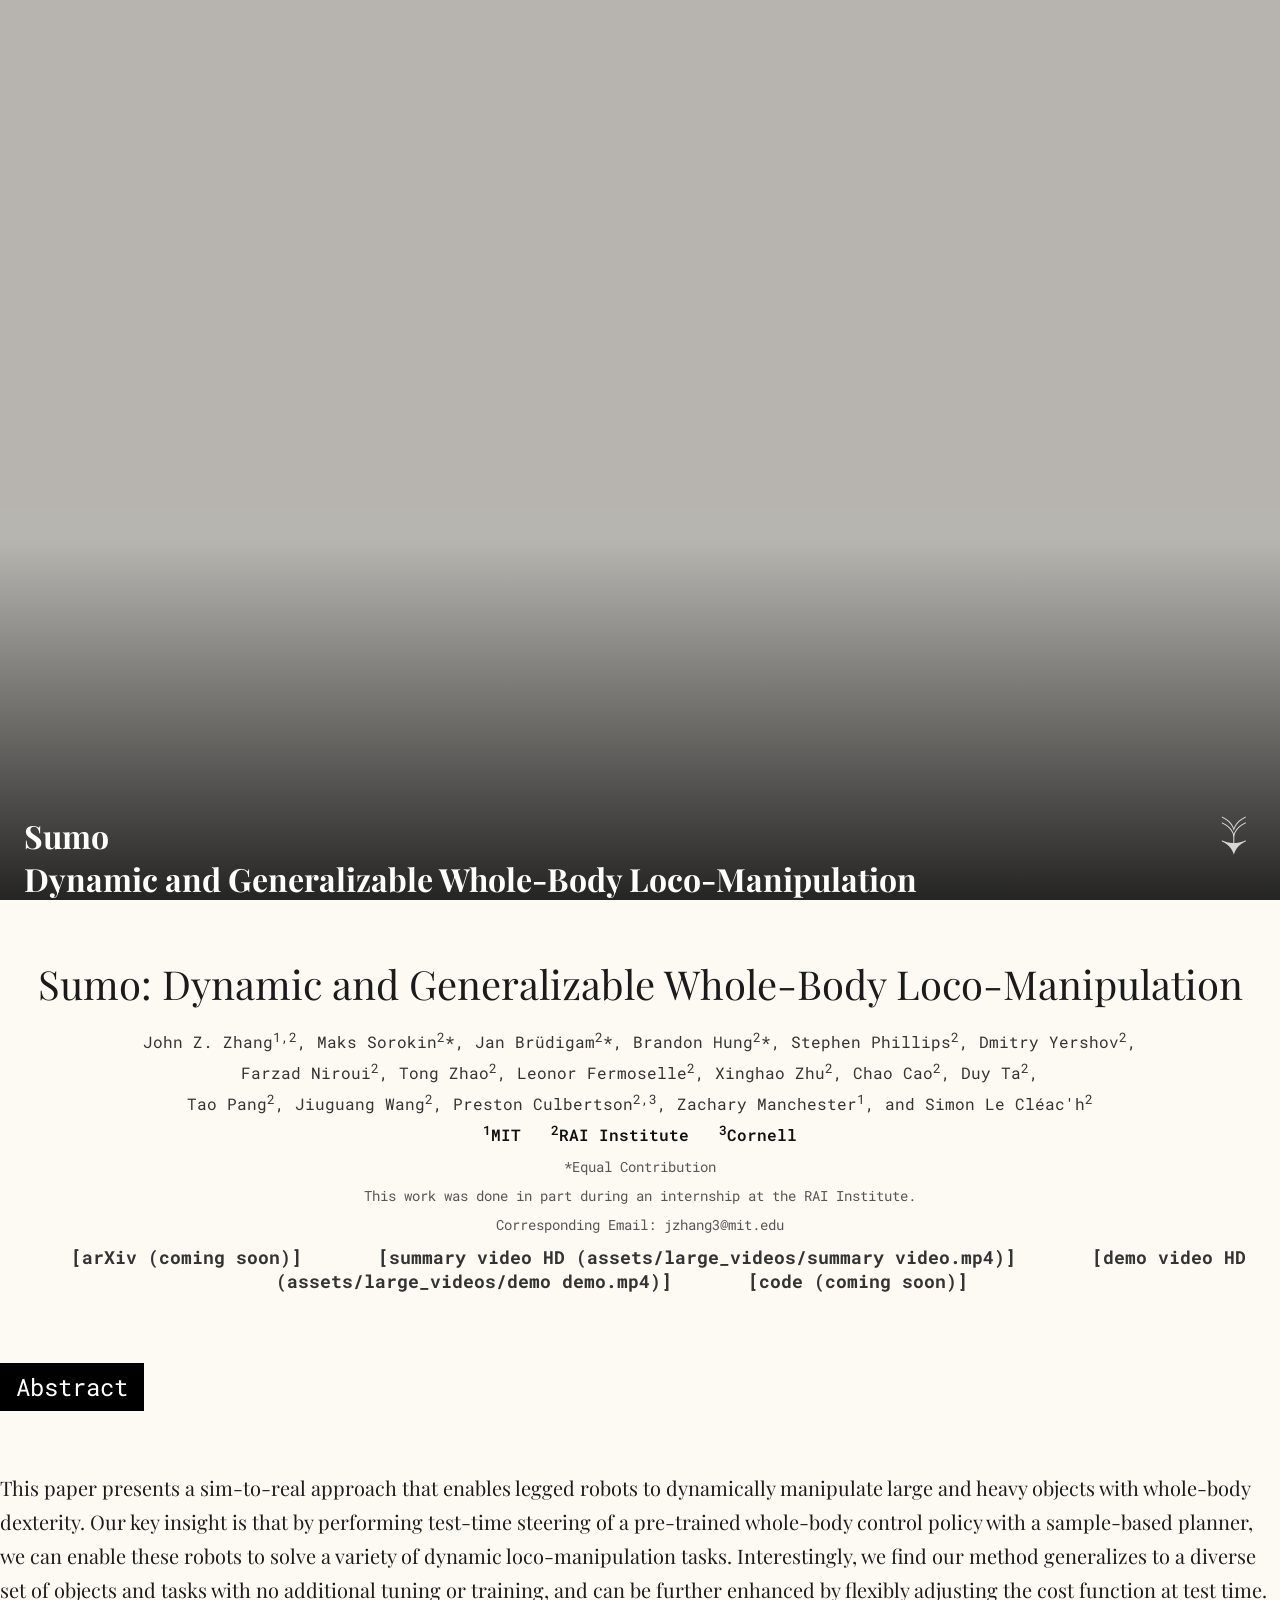
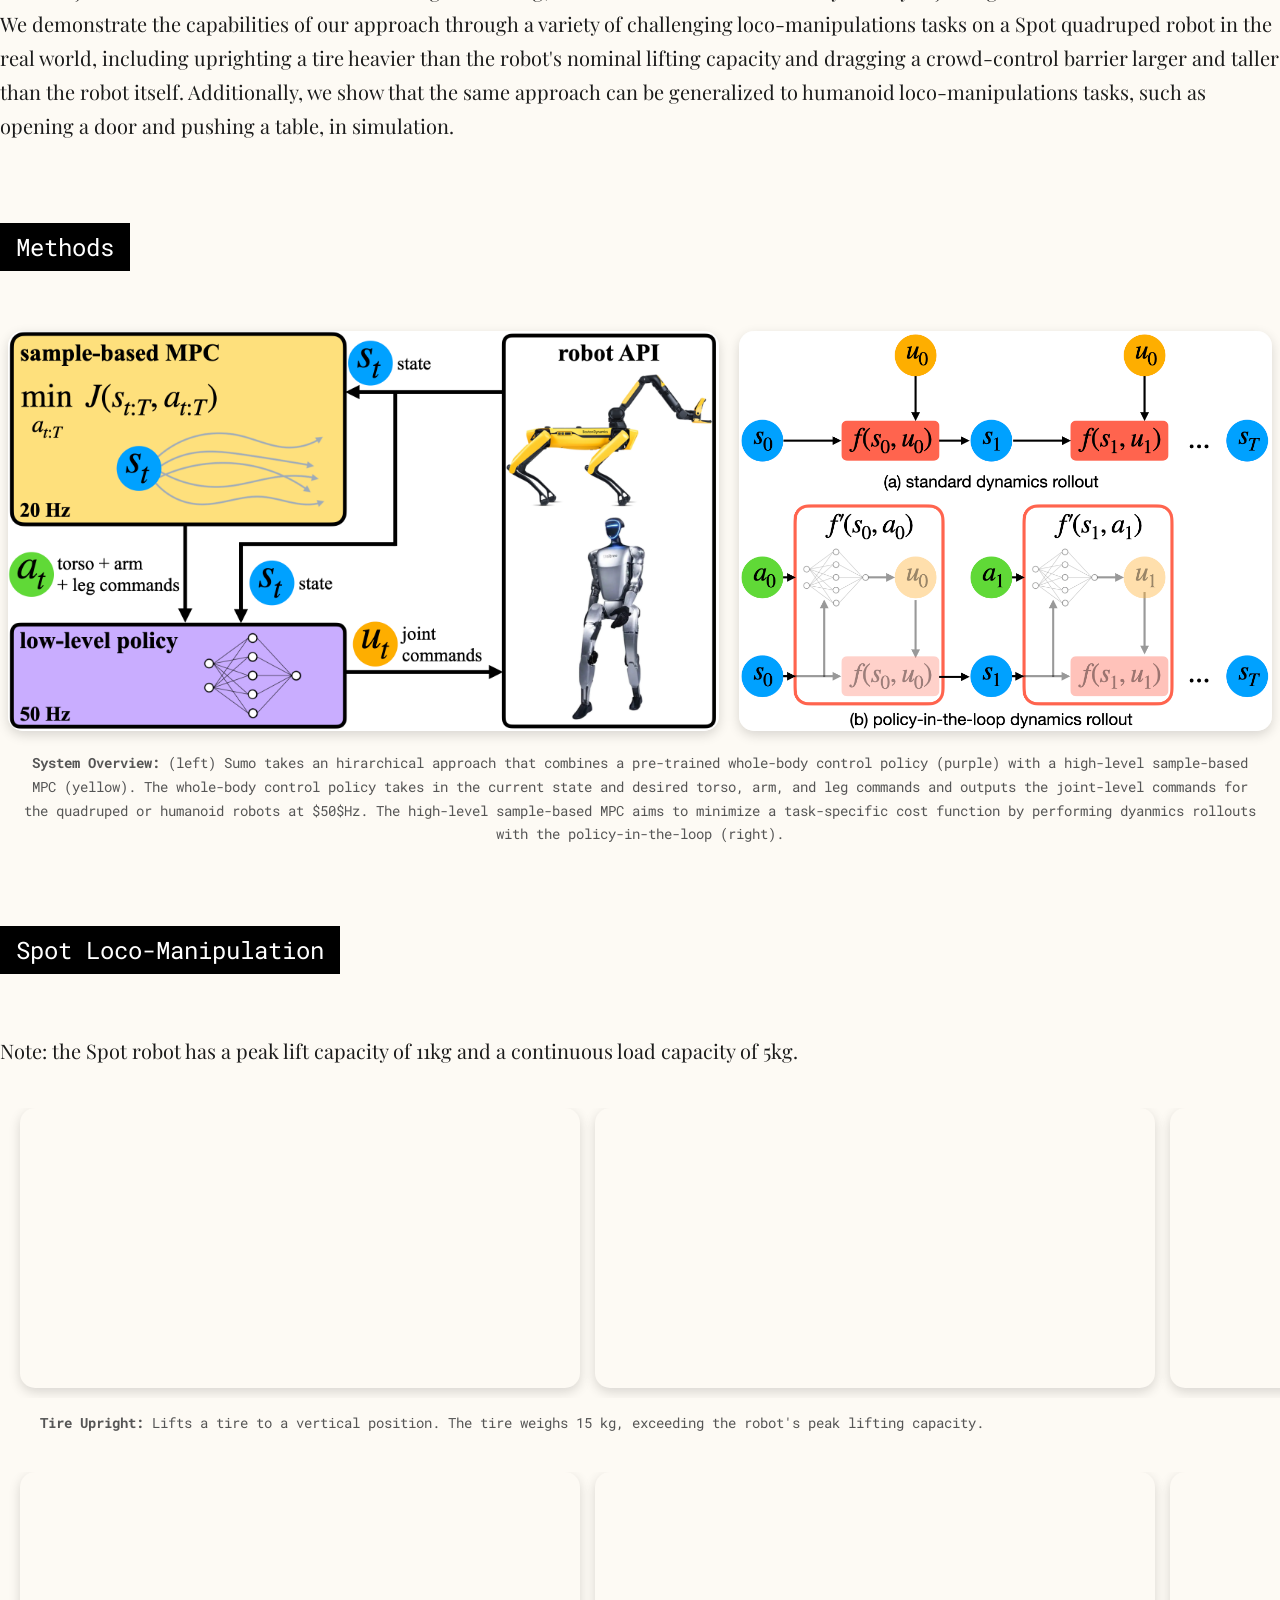
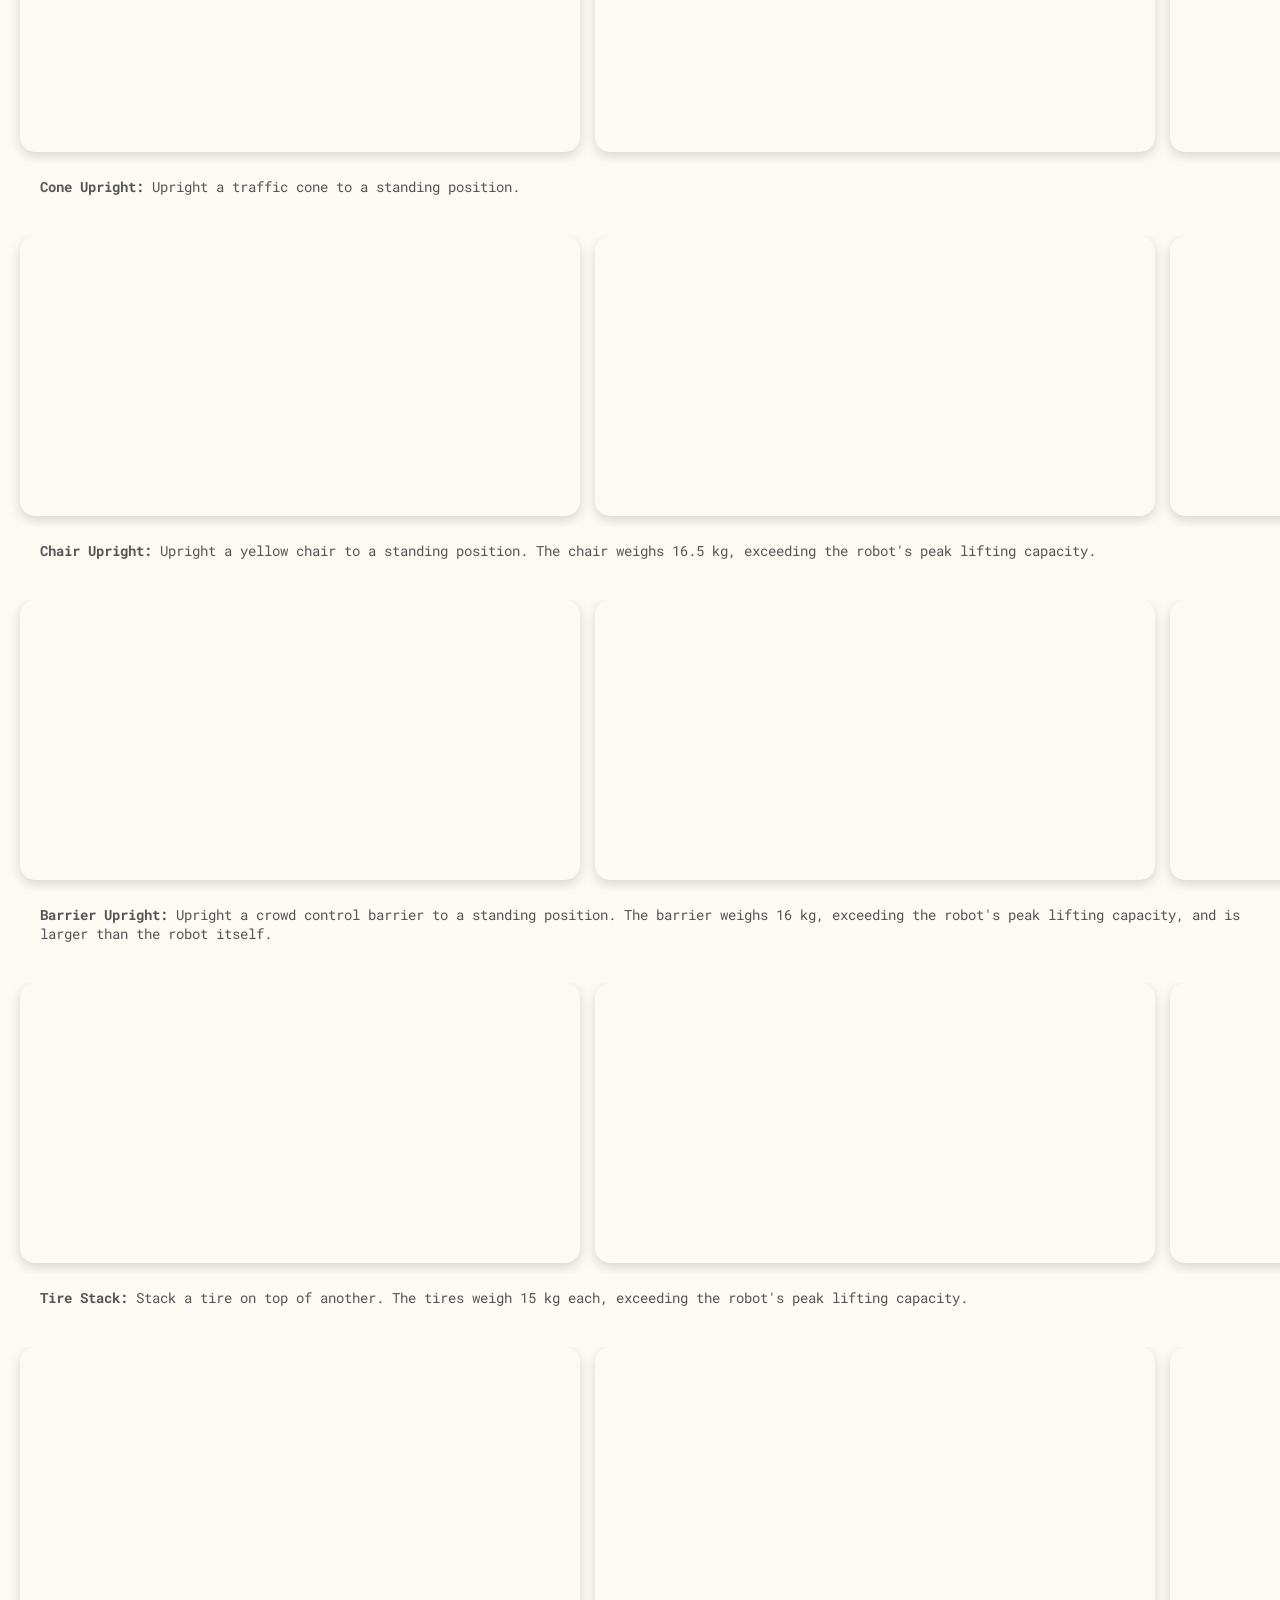
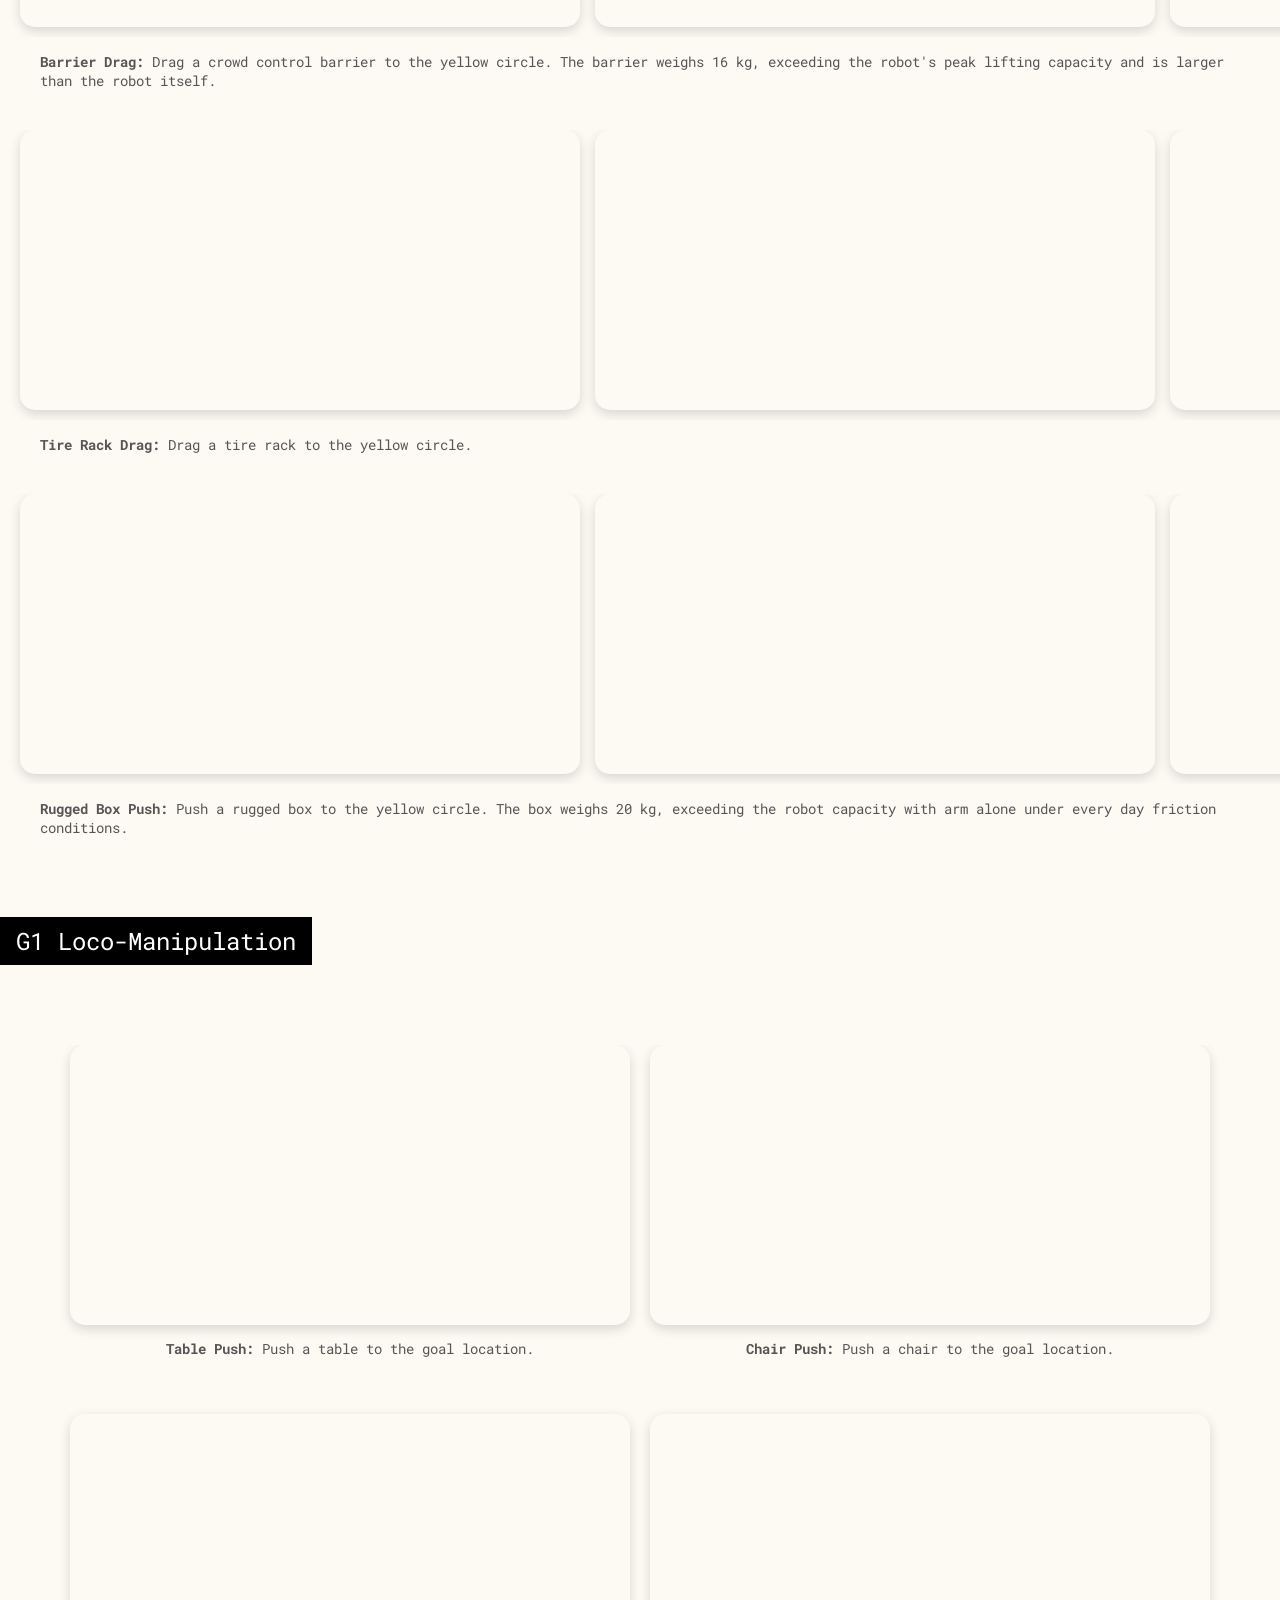
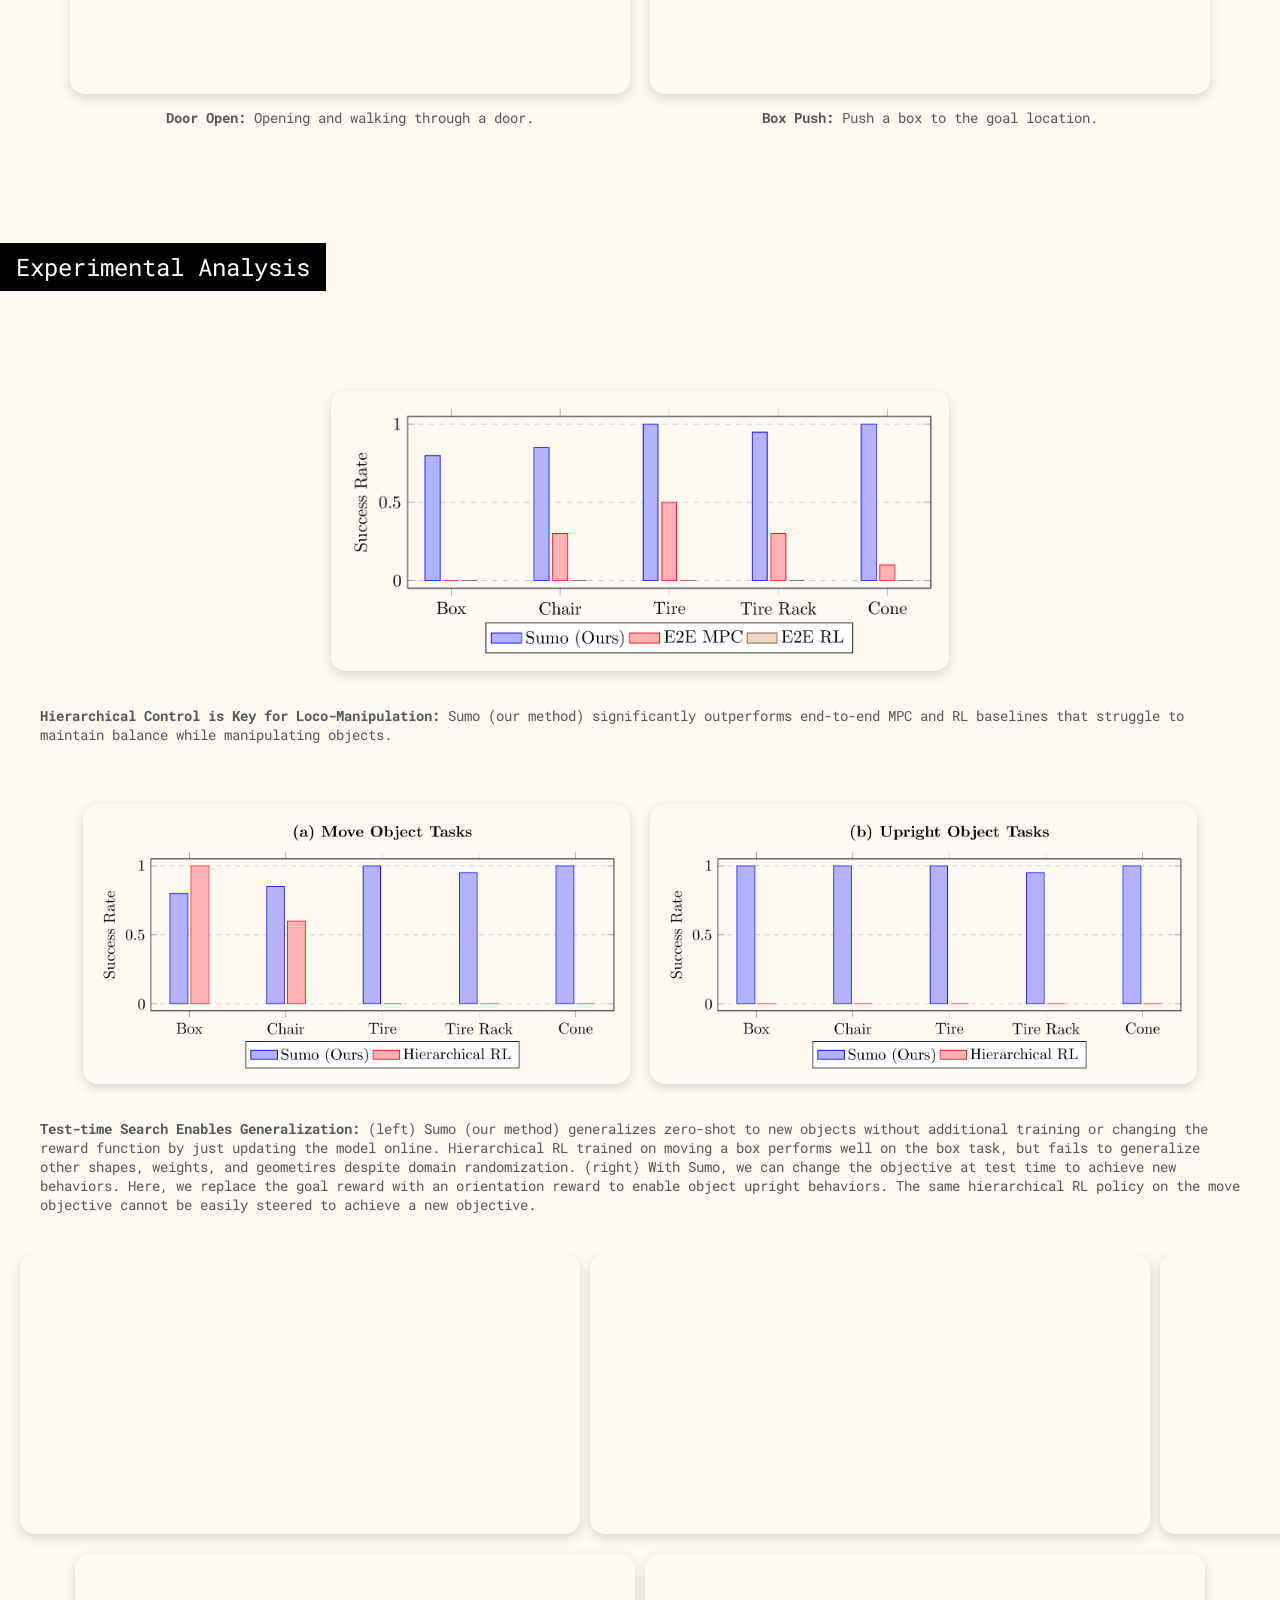
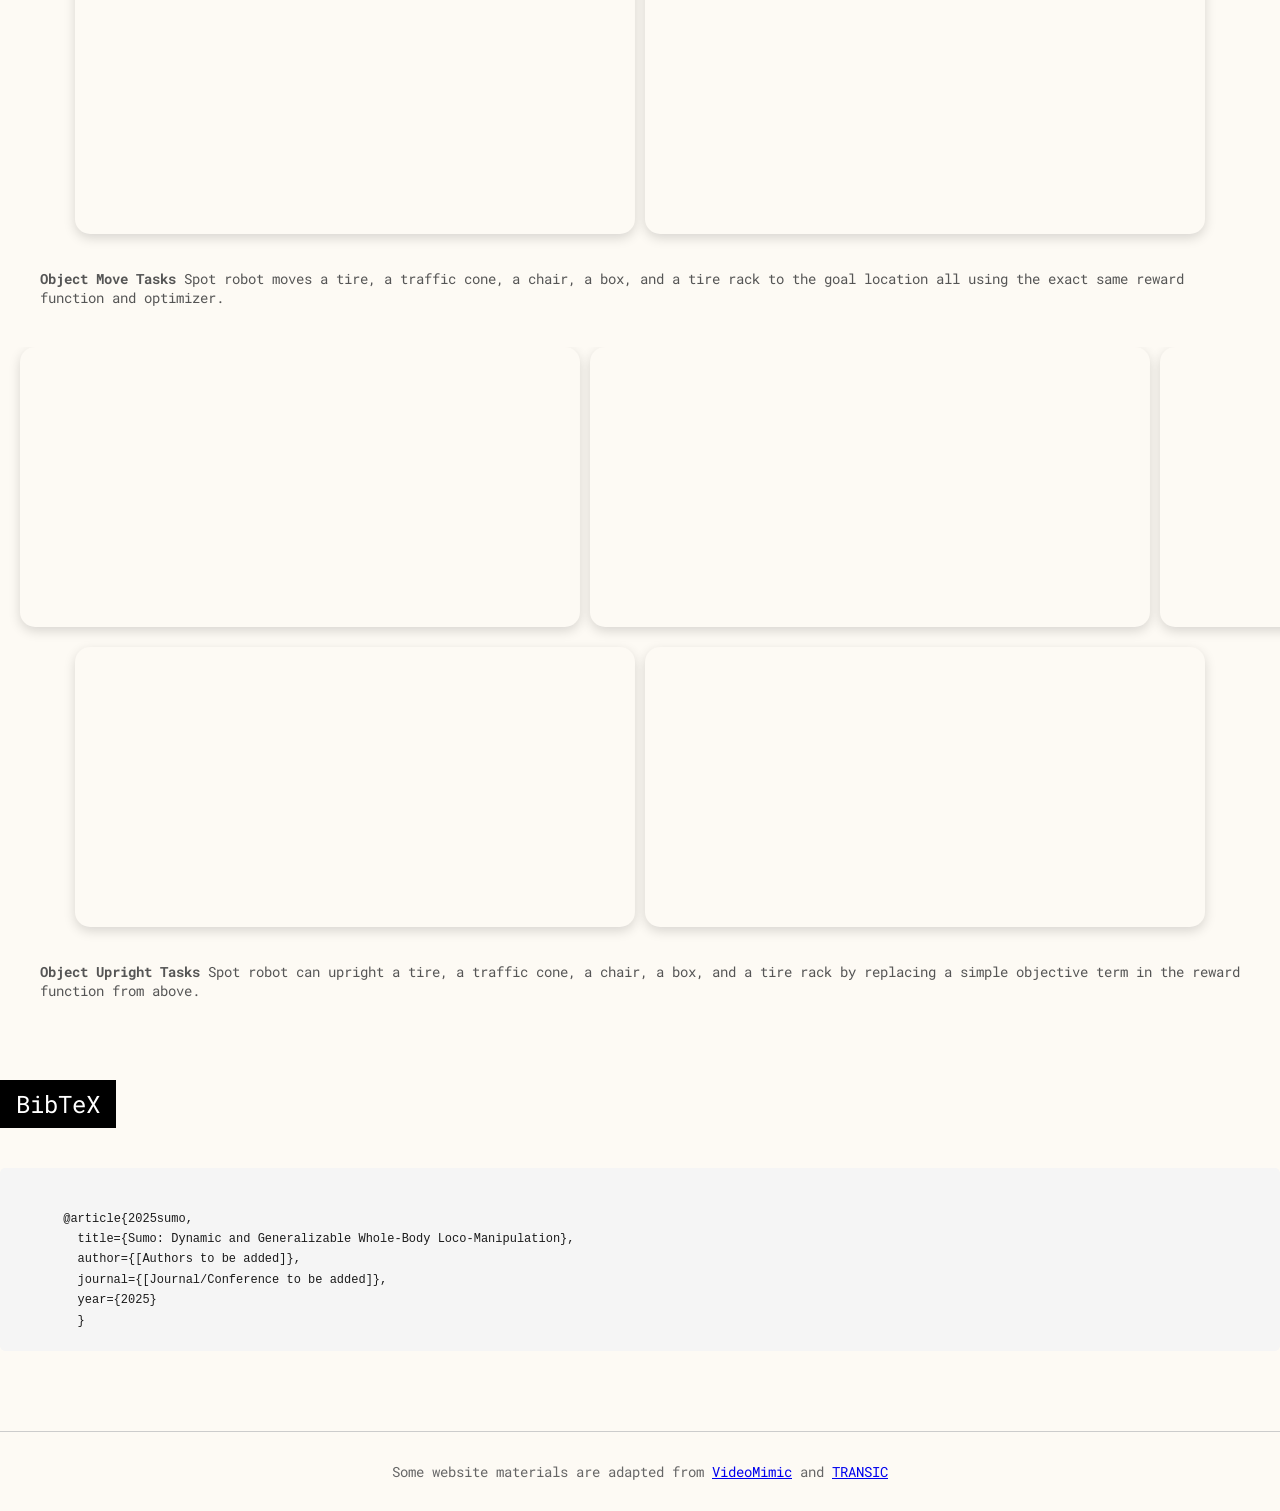
==== src/index.html @ 2acd266c "Adding the source for the website" ====
<!DOCTYPE html>
<html lang="en">
<head>
  <meta charset="UTF-8" />
  <meta name="viewport" content="width=device-width, initial-scale=1.0" />
  <title>Sumo</title>
  <link rel="icon" href="https://rai-inst.com/wp-content/uploads/2024/12/cropped-RAI-FavIcon-32x32.png" sizes="32x32">
  <link rel="icon" href="https://rai-inst.com/wp-content/uploads/2024/12/cropped-RAI-FavIcon-192x192.png" sizes="192x192">
  <link rel="apple-touch-icon" href="https://rai-inst.com/wp-content/uploads/2024/12/cropped-RAI-FavIcon-180x180.png">

  <link rel="stylesheet" href="style.css" />
</head>
<body>
  <div id="content" style="display:block;">
    <!-- HERO -->
    <header class="full-page-image" id="hero">
      <video id="bg-video" preload="auto" autoplay muted playsinline loop poster="assets/images/teaser_poster.jpg">
        <source src="assets/hardware_demo/demo teaser.mp4" type="video/mp4" />
      </video>
      <div class="overlay"></div>
      <div class="bottom-overlay" style="padding:0 24px;">
        <h1>Sumo<br/>Dynamic and Generalizable Whole-Body Loco-Manipulation</h1>
      </div>
      <!-- Scroll indicator -->
      <div class="scroll-indicator" onclick="scrollToContent()">
        ↓
      </div>
    </header>
    
    <!-- MAIN CONTENT BODY -->
    <main class="main-content">
      <!-- <div class="hero-text">Versatile Loco-Manipulation through Flexible Interlimb Coordination</div> -->

      <div class="sub-hero-text">Sumo: Dynamic and Generalizable Whole-Body Loco-Manipulation</div>

         <!-- Add Authors -->
      <div class="authors">
        John Z. Zhang<sup>1,2</sup>,
        Maks Sorokin<sup>2</sup>*,
        Jan Brüdigam<sup>2</sup>*,
        Brandon Hung<sup>2</sup>*,
        Stephen Phillips<sup>2</sup>,
        Dmitry Yershov<sup>2</sup>,<br>
        Farzad Niroui<sup>2</sup>,
        Tong Zhao<sup>2</sup>,
        Leonor Fermoselle<sup>2</sup>,
        Xinghao Zhu<sup>2</sup>,
        Chao Cao<sup>2</sup>,
        Duy Ta<sup>2</sup>,<br>
        Tao Pang<sup>2</sup>,
        Jiuguang Wang<sup>2</sup>,
        Preston Culbertson<sup>2,3</sup>,
        Zachary Manchester<sup>1</sup>,
        and Simon Le Cléac'h<sup>2</sup>
        <div class="affiliation">
          <sup>1</sup>MIT&nbsp;&nbsp;&nbsp;<sup>2</sup>RAI Institute&nbsp;&nbsp;&nbsp;<sup>3</sup>Cornell
        </div>
        <div class="author-note">*Equal Contribution</div>
        <div class="author-note">This work was done in part during an internship at the RAI Institute.</div>
        <div class="author-note">Corresponding Email: <a href="mailto:jzhang3@mit.edu">jzhang3@mit.edu</a></div>
      </div>
      
      <!-- <div class="main-video-container" style="margin: 20px 0; text-align: center;">
        <video style="width: 100%; max-width: 800px;" controls muted playsinline loop>
          <!-- TODO: Replace with SUMO main video -->
          <source src="assets/videos/SUMO_main.mp4" type="video/mp4" />
        </video>
      <!-- </div> -->
      
      <div class="quick-links">
        <a href="#" target="_blank">[arXiv (coming soon)]</a>
        <a href="#" target="_blank">[summary video HD (assets/large_videos/summary video.mp4)]</a>
        <a href="#" target="_blank">[demo video HD (assets/large_videos/demo demo.mp4)]</a>
        <a href="#" target="_blank">[code (coming soon)]</a>
      </div>

      <div class="tagline" id="abstract">Abstract</div>
      <div class="section">
        <p>
          This paper presents a sim-to-real approach that enables legged robots to dynamically manipulate large and heavy objects with whole-body dexterity. Our key insight is that by performing test-time steering of a pre-trained whole-body control policy with a sample-based planner, we can enable these robots to solve a variety of dynamic loco-manipulation tasks. Interestingly, we find our method generalizes to a diverse set of objects and tasks with no additional tuning or training, and can be further enhanced by flexibly adjusting the cost function at test time. We demonstrate the capabilities of our approach through a variety of challenging loco-manipulations tasks on a Spot quadruped robot in the real world, including uprighting a tire heavier than the robot's nominal lifting capacity and dragging a crowd-control barrier larger and taller than the robot itself. Additionally, we show that the same approach can be generalized to humanoid loco-manipulations tasks, such as opening a door and pushing a table, in simulation.
        </p>
      </div>

      <!-- Methods Section -->
      <div class="tagline" id="methods">Methods</div>
      <div class="section">
        <div style="display: flex; justify-content: center; gap: 20px; margin: 20px 0; align-items: start;">
          <img src="assets/img/system_overview/system_overview.001.png" alt="System Overview" style="width: 711px; height: 400px; object-fit: contain; border-radius: 15px; box-shadow: 0 4px 12px rgba(0,0,0,.15); margin: 0; flex: 0 0 auto;">
          <img src="assets/img/dynamics_comparison/dynamics_comparison.001.png" alt="Dynamics Comparison" style="width: 533px; height: 400px; object-fit: contain; border-radius: 15px; box-shadow: 0 4px 12px rgba(0,0,0,.15); margin: 0; flex: 0 0 auto;">
        </div>
        <p class="figure-caption" style="text-align: center; margin-top: 10px;"><b>System Overview:</b> (left) Sumo takes an hirarchical approach that combines a pre-trained whole-body control policy (purple) with a high-level sample-based MPC (yellow). The whole-body control policy takes in the current state and desired torso, arm, and leg commands and outputs the joint-level commands for the quadruped or humanoid robots at $50$Hz. The high-level sample-based MPC aims to minimize a task-specific cost function by performing dyanmics rollouts with the policy-in-the-loop (right).</p>
      </div>

      <div class="tagline" id="spot-loco-manipulation">Spot Loco-Manipulation</div>

      <!-- Video Gallery Section - Spot Loco Manipulation Tasks -->
      <p class="section" style="margin-top: 20px; margin-bottom: 30px;">Note: the Spot robot has a peak lift capacity of 11kg and a continuous load capacity of 5kg.</p>

      <!-- Task 1: Tire Upright -->
      <div class="video-gallery-section" id="gallery-section-tire-upright">
        <div class="video-gallery-container">
          <div class="video-gallery" id="tire-upright-row">
            <video class="gallery-video" src="assets/hardware_demo/tire upright.mp4" autoplay muted playsinline loop></video>
            <video class="gallery-video" src="assets/blender_demo/tire upright.mp4" autoplay muted playsinline loop></video>
            <video class="gallery-video" src="assets/success_rate/tire upright.mp4" autoplay muted playsinline loop></video>
          </div>
        </div>
        <div class="gallery-caption-container">
          <p class="figure-caption gallery-caption">
            <b>Tire Upright:</b> Lifts a tire to a vertical position. The tire weighs 15 kg, exceeding the robot's peak lifting capacity.
          </p>
        </div>
      </div>

      <!-- Task 2: Cone Upright -->
      <div class="video-gallery-section" id="gallery-section-cone-upright">
        <div class="video-gallery-container">
          <div class="video-gallery" id="cone-upright-row">
            <video class="gallery-video" src="assets/hardware_demo/traffic cone upright.mp4" autoplay muted playsinline loop></video>
            <video class="gallery-video" src="assets/blender_demo/traffic cone upright.mp4" autoplay muted playsinline loop></video>
            <video class="gallery-video" src="assets/success_rate/traffic cone upright.mp4" autoplay muted playsinline loop></video>
          </div>
        </div>
        <div class="gallery-caption-container">
          <p class="figure-caption gallery-caption">
            <b>Cone Upright:</b> Upright a traffic cone to a standing position.
          </p>
        </div>
      </div>

      <!-- Task 3: Chair Upright -->
      <div class="video-gallery-section" id="gallery-section-chair-upright">
        <div class="video-gallery-container">
          <div class="video-gallery" id="chair-upright-row">
            <video class="gallery-video" src="assets/hardware_demo/chair upright.mp4" autoplay muted playsinline loop></video>
            <video class="gallery-video" src="assets/blender_demo/chair upright.mp4" autoplay muted playsinline loop></video>
            <video class="gallery-video" src="assets/success_rate/yellow_chair_upright.mp4" autoplay muted playsinline loop></video>
          </div>
        </div>
        <div class="gallery-caption-container">
          <p class="figure-caption gallery-caption">
            <b>Chair Upright:</b> Upright a yellow chair to a standing position. The chair weighs 16.5 kg, exceeding the robot's peak lifting capacity.
          </p>
        </div>
      </div>

      <!-- Task 4: Barrier Upright -->
      <div class="video-gallery-section" id="gallery-section-barrier-upright">
        <div class="video-gallery-container">
          <div class="video-gallery" id="barrier-upright-row">
            <video class="gallery-video" src="assets/hardware_demo/barrier upright.mp4" autoplay muted playsinline loop></video>
            <video class="gallery-video" src="assets/blender_demo/barrier upright.mp4" autoplay muted playsinline loop></video>
            <video class="gallery-video" src="assets/success_rate/barrier_upright.mp4" autoplay muted playsinline loop></video>
          </div>
        </div>
        <div class="gallery-caption-container">
          <p class="figure-caption gallery-caption">
            <b>Barrier Upright:</b> Upright a crowd control barrier to a standing position. The barrier weighs 16 kg, exceeding the robot's peak lifting capacity, and is larger than the robot itself.      </p>
        </div>
      </div>

      <!-- Task 5: Tire Stack -->
      <div class="video-gallery-section" id="gallery-section-tire-stack">
        <div class="video-gallery-container">
          <div class="video-gallery" id="tire-stack-row">
            <video class="gallery-video" src="assets/hardware_demo/tire stack.mp4" autoplay muted playsinline loop></video>
            <video class="gallery-video" src="assets/blender_demo/tire stack.mp4" autoplay muted playsinline loop></video>
            <video class="gallery-video" src="assets/success_rate/tire_stack.mp4" autoplay muted playsinline loop></video>
          </div>
        </div>
        <div class="gallery-caption-container">
          <p class="figure-caption gallery-caption">
            <b>Tire Stack:</b> Stack a tire on top of another. The tires weigh 15 kg each, exceeding the robot's peak lifting capacity.
          </p>
        </div>
      </div>

      <!-- Task 6: Barrier Drag -->
      <div class="video-gallery-section" id="gallery-section-barrier-drag">
        <div class="video-gallery-container">
          <div class="video-gallery" id="barrier-drag-row">
            <video class="gallery-video" src="assets/hardware_demo/barrier drag.mp4" autoplay muted playsinline loop></video>
            <video class="gallery-video" src="assets/blender_demo/barrier drag.mp4" autoplay muted playsinline loop></video>
            <video class="gallery-video" src="assets/success_rate/barrier_drag.mp4" autoplay muted playsinline loop></video>
          </div>
        </div>
        <div class="gallery-caption-container">
          <p class="figure-caption gallery-caption">
            <b>Barrier Drag:</b> Drag a crowd control barrier to the yellow circle. The barrier weighs 16 kg, exceeding the robot's peak lifting capacity and is larger than the robot itself.
          </p>
        </div>
      </div>

      <!-- Task 7: Tire Rack Drag -->
      <div class="video-gallery-section" id="gallery-section-rack-drag">
        <div class="video-gallery-container">
          <div class="video-gallery" id="rack-drag-row">
            <video class="gallery-video" src="assets/hardware_demo/tire rack drag.mp4" autoplay muted playsinline loop></video>
            <video class="gallery-video" src="assets/blender_demo/tire rack drag.mp4" autoplay muted playsinline loop></video>
            <video class="gallery-video" src="assets/success_rate/tire_rack_drag.mp4" autoplay muted playsinline loop></video>
          </div>
        </div>
        <div class="gallery-caption-container">
          <p class="figure-caption gallery-caption">
            <b>Tire Rack Drag:</b> Drag a tire rack to the yellow circle.
          </p>
        </div>
      </div>

      <!-- Task 8: Rugged Box Push -->
      <div class="video-gallery-section" id="gallery-section-rugged-box-push">
        <div class="video-gallery-container">
          <div class="video-gallery" id="rugged-box-push-row">
            <video class="gallery-video" src="assets/hardware_demo/rugged box push.mp4" autoplay muted playsinline loop></video>
            <video class="gallery-video" src="assets/blender_demo/rugged box push.mp4" autoplay muted playsinline loop></video>
            <video class="gallery-video" src="assets/success_rate/rugged box push.mp4" autoplay muted playsinline loop></video>
          </div>
        </div>
        <div class="gallery-caption-container">
          <p class="figure-caption gallery-caption">
            <b>Rugged Box Push:</b> Push a rugged box to the yellow circle. The box weighs 20 kg, exceeding the robot capacity with arm alone under every day friction conditions.
          </p>
        </div>
      </div>
    <!-- End Spot Loco Manipulation Section -->

    <div class="tagline" id="g1-loco-manipulation">G1 Loco-Manipulation</div>

    <!-- Video Gallery Section - G1 Loco Manipulation Tasks -->
    <!-- 2x2 Grid Layout with individual captions -->
    <div class="video-gallery-section" id="gallery-section-g1-tasks">
      <div class="video-gallery-container" style="max-width: 1200px;">
        <!-- First row: 2 videos with captions -->
        <div id="g1-row-1" style="display: flex; justify-content: center; gap: 20px; margin-bottom: 20px;">
          <div style="flex: 0 0 auto;">
            <video class="gallery-video" src="assets/g1/g1_table_push_executed_only.mp4" autoplay muted playsinline loop style="height: 280px; width: auto;"></video>
            <p class="figure-caption" style="text-align: center; margin-top: 10px;"><b>Table Push:</b> Push a table to the goal location.</p>
          </div>
          <div style="flex: 0 0 auto;">
            <video class="gallery-video" src="assets/g1/g1_chair_push_executed_only.mp4" autoplay muted playsinline loop style="height: 280px; width: auto;"></video>
            <p class="figure-caption" style="text-align: center; margin-top: 10px;"><b>Chair Push:</b> Push a chair to the goal location.</p>
          </div>
        </div>
        <!-- Second row: 2 videos with captions -->
        <div id="g1-row-2" style="display: flex; justify-content: center; gap: 20px;">
          <div style="flex: 0 0 auto;">
            <video class="gallery-video" src="assets/g1/g1_door_open_executed_only.mp4" autoplay muted playsinline loop style="height: 280px; width: auto;"></video>
            <p class="figure-caption" style="text-align: center; margin-top: 10px;"><b>Door Open:</b> Opening and walking through a door.</p>
          </div>
          <div style="flex: 0 0 auto;">
            <video class="gallery-video" src="assets/g1/g1_box_push_executed_only.mp4" autoplay muted playsinline loop style="height: 280px; width: auto;"></video>
            <p class="figure-caption" style="text-align: center; margin-top: 10px;"><b>Box Push:</b> Push a box to the goal location.</p>
          </div>
        </div>
      </div>
    </div>
    <!-- End G1 Loco Manipulation Section -->

    <div class="tagline" id="experimental-analysis">Experimental Analysis</div>

    <!-- Experimental Analysis Section -->

    <!-- Group 1: Control Hierarchy Comparison -->
    <div class="video-gallery-section" id="gallery-section-hierarchy">
      <div class="video-gallery-container">
        <div style="display: flex; justify-content: center; margin: 20px 0;">
          <img src="assets/img/hierarchy_comparison.png" alt="Control Hierarchy Comparison" style="height: 280px; width: auto; object-fit: contain; border-radius: 15px; box-shadow: 0 4px 12px rgba(0,0,0,.15); margin: 0;">
        </div>
      </div>
      <div class="gallery-caption-container">
        <p class="figure-caption gallery-caption">
          <b>Hierarchical Control is Key for Loco-Manipulation:</b> Sumo (our method) significantly outperforms end-to-end MPC and RL baselines that struggle to maintain balance while manipulating objects.
        </p>
      </div>
    </div>

    <!-- Group 2: Reward Functions -->
    <div class="video-gallery-section" id="gallery-section-rewards">
      <div class="video-gallery-container">
        <div style="display: flex; justify-content: center; gap: 20px; margin: 20px 0;">
          <img src="assets/img/move_object.png" alt="Move Object Reward" style="height: 280px; width: auto; object-fit: contain; border-radius: 15px; box-shadow: 0 4px 12px rgba(0,0,0,.15); margin: 0; flex: 0 0 auto;">
          <img src="assets/img/upright_object.png" alt="Upright Object Reward" style="height: 280px; width: auto; object-fit: contain; border-radius: 15px; box-shadow: 0 4px 12px rgba(0,0,0,.15); margin: 0; flex: 0 0 auto;">
        </div>
      </div>
      <div class="gallery-caption-container">
        <p class="figure-caption gallery-caption">
          <b>Test-time Search Enables Generalization:</b> (left) Sumo (our method) generalizes zero-shot to new objects without additional training or changing the reward function by just updating the model online. Hierarchical RL trained on moving a box performs well on the box task, but fails to generalize other shapes, weights, and geometires despite domain randomization.
          (right) With Sumo, we can change the objective at test time to achieve new behaviors. Here, we replace the goal reward with an orientation reward to enable object upright behaviors. The same hierarchical RL policy on the move objective cannot be easily steered to achieve a new objective.
        </p>
      </div>
    </div>

    <!-- Group 3: Push Tasks -->
    <div class="video-gallery-section" id="gallery-section-push-tasks">
      <div class="video-gallery-container">
        <!-- First row: 3 videos -->
        <div class="video-gallery" id="push-row-1" style="display: grid; grid-template-columns: 1fr 1fr 1fr; gap: 10px; margin-bottom: 10px;">
          <video class="gallery-video" src="assets/analysis/spot_tire_push.mp4" autoplay muted playsinline loop></video>
          <video class="gallery-video" src="assets/analysis/spot_cone_push.mp4" autoplay muted playsinline loop></video>
          <video class="gallery-video" src="assets/analysis/spot_chair_push.mp4" autoplay muted playsinline loop></video>
        </div>
        <!-- Second row: 2 videos -->
        <div class="video-gallery" id="push-row-2" style="display: grid; grid-template-columns: 1fr 1fr; gap: 10px; margin-bottom: 10px;">
          <video class="gallery-video" src="assets/analysis/spot_box_push.mp4" autoplay muted playsinline loop></video>
          <video class="gallery-video" src="assets/analysis/spot_rack_push.mp4" autoplay muted playsinline loop></video>
        </div>
      </div>
      <div class="gallery-caption-container">
        <p class="figure-caption gallery-caption">
          <b>Object Move Tasks</b> Spot robot moves a tire, a traffic cone, a chair, a box, and a tire rack to the goal location all using the exact same reward function and optimizer. 
        </p>
      </div>
    </div>

    <!-- Group 4: Upright Tasks -->
    <div class="video-gallery-section" id="gallery-section-upright-tasks">
      <div class="video-gallery-container">
        <!-- First row: 3 videos -->
        <div class="video-gallery" id="upright-row-1" style="display: grid; grid-template-columns: 1fr 1fr 1fr; gap: 10px; margin-bottom: 10px;">
          <video class="gallery-video" src="assets/analysis/spot_tire_upright.mp4" autoplay muted playsinline loop></video>
          <video class="gallery-video" src="assets/analysis/spot_cone_upright.mp4" autoplay muted playsinline loop></video>
          <video class="gallery-video" src="assets/analysis/spot_chair_upright.mp4" autoplay muted playsinline loop></video>
        </div>
        <!-- Second row: 2 videos -->
        <div class="video-gallery" id="upright-row-2" style="display: grid; grid-template-columns: 1fr 1fr; gap: 10px; margin-bottom: 10px;">
          <video class="gallery-video" src="assets/analysis/spot_box_upright.mp4" autoplay muted playsinline loop></video>
          <video class="gallery-video" src="assets/analysis/spot_rack_upright.mp4" autoplay muted playsinline loop></video>
        </div>
      </div>
      <div class="gallery-caption-container">
        <p class="figure-caption gallery-caption">
          <b>Object Upright Tasks</b> Spot robot can upright a tire, a traffic cone, a chair, a box, and a tire rack by replacing a simple objective term in the reward function from above.
        </p>
      </div>
    </div>
    <!-- End Experimental Analysis Section -->

    <!-- Ablations Section - TODO: Add content later -->
    <!-- <div class="tagline" id="ablations">Ablations</div>
    <div class="section">
      <p>TODO: Add SUMO ablations content</p>
    </div> -->
    <!-- Failures Section - TODO: Add content later -->
    <!-- <div class="tagline" id="failures">Failures</div>
    <div class="section">
      <p>TODO: Add SUMO failure cases content</p>
    </div> -->

    <!-- Contact Points Section - TODO: Add content later -->
    <!-- <div class="tagline" id="contact-points">Contact Points Planning</div>
    <div class="section">
      <p>TODO: Add SUMO contact points content</p>
    </div> -->

    <!-- Language Instructions Section - TODO: Add content later -->
    <!-- <div class="tagline" id="language-instructions">Language Instructions</div>
    <div class="section">
      <p>TODO: Add SUMO language instructions content</p>
    </div> -->
    
  <!-- TODO: Remove or replace this section with SUMO-specific integrations -->
  <!-- <div class="tagline" id="integrations">Integrations</div>
  <div class="section">
    <p>
      [Add any SUMO-specific integrations or extensions here]
    </p>
  </div>
  <div class="quick-links">
    [Add relevant links]
  </div> -->

    <!-- BibTeX Section -->
    <div class="tagline" id="bibtex">BibTeX</div>
    <div class="section" style="background-color: #f5f5f5; padding: 20px; border-radius: 5px;">
      <pre style="margin: 0; white-space: pre-wrap; font-family: monospace; font-size: 12px;">
      <!-- TODO: Update with SUMO citation -->
      @article{2025sumo,
        title={Sumo: Dynamic and Generalizable Whole-Body Loco-Manipulation},
        author={[Authors to be added]},
        journal={[Journal/Conference to be added]},
        year={2025}
        }</pre>
    </div>
    
    <!-- End of main content -->
    </main>
    <footer class="footer">Some website materials are adapted from  <a href="https://www.videomimic.net/" target="_blank">VideoMimic</a> and <a href="https://transic-robot.github.io/" target="_blank">TRANSIC</a></footer>
  </div>

  <!-- ============================================================ -->
  <!--  JS                                                          -->
  <!-- ============================================================ -->
  <script src="assets/js/password.js"></script>
  <script src="assets/js/full_screen_video.js"></script>
  <script src="assets/js/scroll_button.js"></script>
  <script>
    // Lazy loading for gallery videos only
    document.addEventListener('DOMContentLoaded', function() {
      // Create intersection observer
      const videoObserver = new IntersectionObserver((entries) => {
        entries.forEach(entry => {
          if (entry.isIntersecting) {
            const video = entry.target;
            // Start playing when video comes into view
            if (video.paused) {
              video.play().catch(e => console.log('Video play failed:', e));
            }
          } else {
            const video = entry.target;
            // Pause when video goes out of view (saves bandwidth)
            if (!video.paused) {
              video.pause();
            }
          }
        });
      }, {
        threshold: 0.2 // Start playing when 20% of video is visible
      });

      // Apply lazy loading only to gallery videos (not hero or main video)
      const galleryVideos = document.querySelectorAll('.gallery-video');
      galleryVideos.forEach(video => {
        // Remove autoplay attribute and observe
        video.removeAttribute('autoplay');
        videoObserver.observe(video);
        
        // Set up video to be ready to play
        video.load();
      });
    });
  </script>
</body>
</html>
---- src/style.css ----
/* ------------------------------------------------------------------
   GLOBAL TYPOGRAPHY & LAYOUT
   ------------------------------------------------------------------*/
   @import url("https://fonts.googleapis.com/css2?family=Playfair+Display:wght@400;700&family=Roboto+Mono:wght@300;700&display=swap");

   html,body{
     margin:0;
     padding:0;
     overflow-x: hidden;
     width: 100%;
   }
   body{
     background:#fdfaf4;
     font-family:'Playfair Display',serif;
     color:#1b1b1b;
   }
   
   /* Give padding back to the article body only – not the full‑screen hero */
   .page-content{padding:60px 30px}
   
   /* ------------------------------------------------------------------
      HERO  (always fills viewport – no white bars)
      ------------------------------------------------------------------*/
   header.full-page-image{height:100vh;width:100%;position:relative;overflow:hidden}
   /* 👇 overlay to darken the video */
   header.full-page-image .overlay{position:absolute;top:0;left:0;width:100%;height:100%;background:rgba(0,0,0,.28);z-index:-1}
   header.full-page-image .bottom-overlay{
     position:absolute;
     bottom:0;
     left:0;
     width:100%;
     height:40%;
     background: linear-gradient(to top, rgba(0,0,0,.8), transparent);
     z-index:1;
     display: flex;
     align-items: flex-end;
     padding-bottom: 40px;
   }
   header.full-page-image .bottom-overlay h1 {
     margin: 0;
     color: white;
   }
   #bg-video{
     position:absolute;
     top:0;
     left:0;
     width:100%;
     height:100%;
     object-fit:cover;
     opacity:1;
     transition:opacity 1s ease;
     z-index:-1
    }
   
   /* ------------------------------------------------------------------
      TABLE‑OF‑CONTENTS  (show on ≥ 1000 px)
      ------------------------------------------------------------------*/
   .toc{
     width:180px;
     font-family:'Roboto Mono',monospace;
     position:fixed;
     top:250px;
     left:25px;
     z-index:1000;
     display:none;
   }
   @media(min-width:1000px){.toc{display:block}}
   .toc h3{font-family:'Playfair Display',serif;font-size:24px;margin:0 0 10px}
   .toc ul{list-style:none;margin:0;padding:0}
   .toc li{margin:0 0 10px}
   .toc a{color:#333;text-decoration:none;font-size:16px}
   .toc a:hover{text-decoration:underline;color:#000}
   .toc hr{border:0;height:1px;background:#ccc;margin:0 0 15px}
   
   /* ------------------------------------------------------------------
      MAIN ARTICLE BLOCKS
      ------------------------------------------------------------------*/
   .main-content{max-width:1600px;margin:0 auto}
   .main-content,.hero-text,.sub-hero-text,.authors,.quick-links,.section,.figure-caption,.bibtex-code{position:relative;z-index:2}
   .hero-text{font-size:60px;font-weight:700;letter-spacing:-1px;line-height:1.1;margin:0 0 10px}
   .sub-hero-text{
     font-size:40px;
     font-weight:400;
     line-height:1.2;
     margin:60px 0 50px;
     text-align:center;
   }

   /* AUTHORS */
   .authors{font-family:'Roboto Mono',monospace;font-size:16px;color:#333;line-height:1.8;margin:-32.5px 0 17.5px;text-align:center}
   .authors span{display:block;font-size:14px;color:#555}
   .authors .affiliation{font-weight:600;font-size:16px;color:#111}
   .authors a{color:inherit;text-decoration:none}
   .authors a:hover{text-decoration:underline}
   .authors .author-note{font-size:14px;color:#555;margin-top:4px}

   /* TAGLINES / SUBTITLES */
   .tagline{font-family:'Roboto Mono',monospace;font-size:24px;background:#000;color:#fff;display:inline-block;padding:8px 16px;margin:40px 0}
   .section-subtitle{font-family:'Roboto Mono',monospace;font-size:20px;background:#000;color:#fff;display:inline-block;padding:6px 14px;margin:30px 0}
   
   /* QUICK LINKS */
   .quick-links{text-align:center;margin:-10px 0 30px}
   .quick-links a{font-family:'Roboto Mono',monospace;font-size:18px;font-weight:bold;color:#333;margin:0 36px;text-decoration:none}
   .quick-links a:hover{text-decoration:underline;color:#000}
   
   /* IMAGE DEFAULTS */
   img{width:100%;box-shadow:0 4px 12px rgba(0,0,0,.15);border-radius:15px;margin:0 20px;box-sizing:border-box}
   .main-content>img{margin:0}
   
   /* VIDEO GALLERY – unchanged core rules (trimmed for brevity) */
   .video-gallery-section{margin:40px 0;width:100vw;position:relative;left:50%;transform:translateX(-50%)}
   .video-gallery-container{box-sizing:border-box;max-width:1700px;margin:0 auto;overflow-x:auto;scroll-behavior:smooth}
   .video-gallery-container::-webkit-scrollbar{display:none}
   .video-gallery{display:flex;gap:15px;padding:0 20px 10px;width:max-content;margin:0 auto}
   .gallery-video{flex:0 0 auto;height:280px;width:auto;border-radius:15px;box-shadow:0 4px 12px rgba(0,0,0,.15);background:#fdfaf4}

   /* Single video gallery styles */
   .video-gallery-container.single-video .video-gallery {
     width: 100%;
     justify-content: center;
   }
   .video-gallery-container.single-video .gallery-video {
     height: 480px;
     flex: 0 0 auto;
     max-width: 85%;
   }
   .gallery-nav{background:rgba(40,40,40,.8);color:#fff;border:none;border-radius:50%;width:35px;height:35px;font:700 20px/35px sans-serif;cursor:pointer;margin:0 5px}
   .gallery-nav:hover{background:#000}
   .gallery-caption-container{max-width:1600px;margin:15px auto 0;padding:0 20px;display:flex;align-items:flex-start;justify-content:center}
   .figure-caption.gallery-caption{flex:1;margin:0;text-align:left;font-family:'Roboto Mono',monospace;font-size:14px;color:#555}
   .figure-caption {
      font-family: 'Roboto Mono', monospace;
      font-size: 14px;
      color: #555;
      text-align: left;
      margin-top: 1px; /* Space above caption */
      margin-bottom: 36px; /* Space below caption, before next element */
      padding: 0 20px; /* Add some horizontal padding */
    }
   /*.gallery-caption-row {*/
   /*    display: flex;*/
   /*    gap: 15px; !* Should match the gap in .r2s-video-row *!*/
   /*    justify-content: center; !* Should match justify-content in .r2s-video-row *!*/
   /*    margin-top: -15px; !* Small space between videos and captions *!*/
   /*}*/

   /*.gallery-caption-item {*/
   /*    flex-grow: 1; !* Allow caption item to grow, similar to video slots *!*/
   /*    flex-basis: 0;*/
   /*    text-align: center; !* Center text within its slot *!*/
   /*    font-size: 13px; !* Adjust as needed *!*/
   /*    color: #555; !* Adjust as needed *!*/
   /*    font-family: 'Roboto Mono', monospace;*/
   /*    !* Optional: to better align with video slots if they have borders/padding *!*/
   /*    !* padding: 0 5px; *!*/
   /*}*/
   
   /* R2S LAYOUT – kept (unchanged) */
   .r2s-vertical-layout{display:flex;flex-direction:column;gap:10px;margin:0 0 5px;box-sizing:border-box}
   /* (other r2s rules unchanged…) */
   
   .section{font-size:20px;line-height:1.7;margin:0 0 40px}
   .pull-quote{font-size:32px;font-style:italic;font-weight:400;margin:60px 0 20px;color:#333}
   
   /* FOOTER */
   .footer{font-size:14px;font-family:'Roboto Mono',monospace;color:#666;margin:80px 0 0;border-top:1px solid #ccc;padding:30px;text-align:center}
   
   /* BIBTEX BOX */
   .bibtex-code{background:rgba(80,80,80,.8);color:#f1f1f1;padding:20px;border-radius:8px;max-width:1280px;margin:80px auto 0;font-size:14px;box-sizing:border-box}
   .bibtex-title{font-family:'Courier New',Courier,monospace;font-weight:700;font-size:1.15em;margin:0 0 10px;color:#f1f1f1}
   .bibtex-code pre{white-space:pre-wrap;overflow-wrap:break-word;margin:0}
   .bibtex-code code{font-family:'Courier New',Courier,monospace;overflow-wrap:break-word}
   
   /* Scroll indicator arrow */
   .scroll-indicator {
     position: absolute;
     bottom: 30px;
     right: 30px;
     z-index: 10;
     color: white;
     font-size: 64px;
     animation: bounce 2s infinite;
     cursor: pointer;
     opacity: 0.8;
     transition: opacity 0.3s ease;
   }

   .scroll-indicator:hover {
     opacity: 1;
   }

   @keyframes bounce {
     0%, 20%, 50%, 80%, 100% {
       transform: translateY(0);
     }
     40% {
       transform: translateY(-10px);
     }
     60% {
       transform: translateY(-5px);
     }
   }
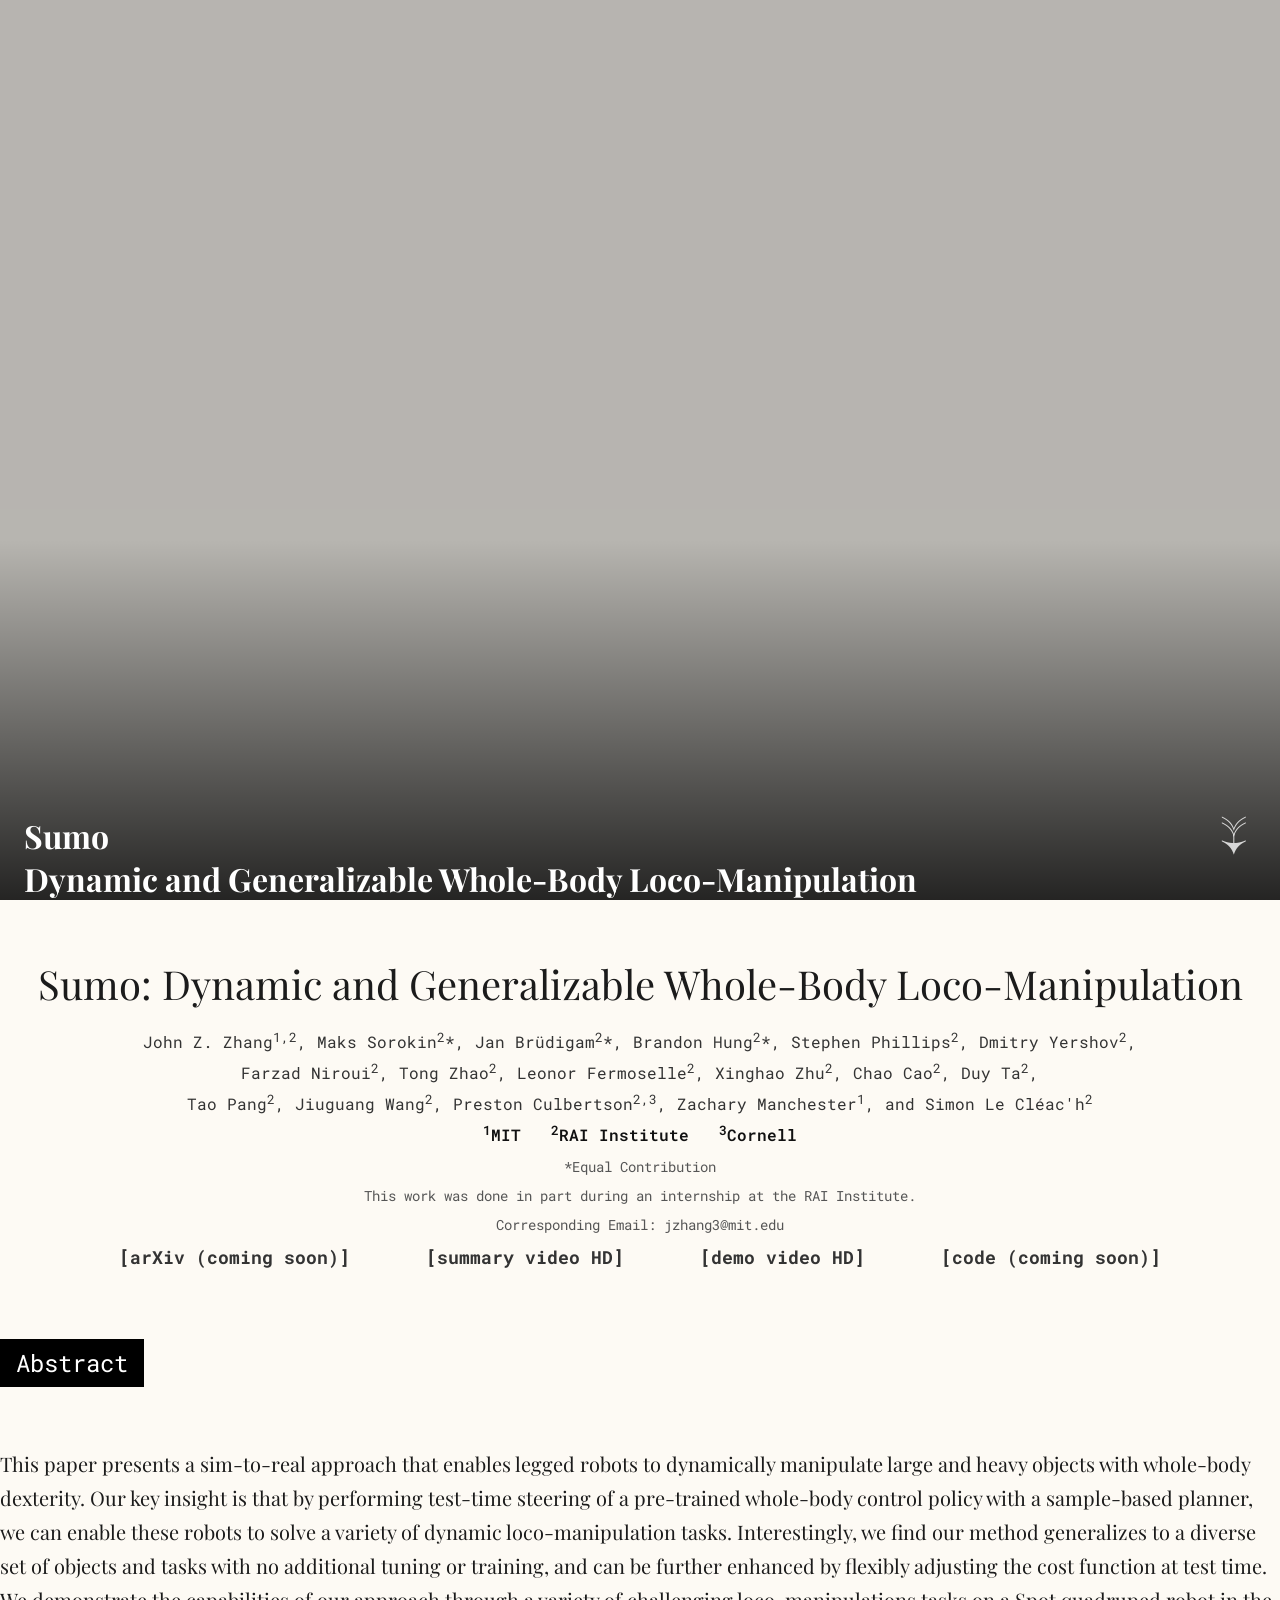
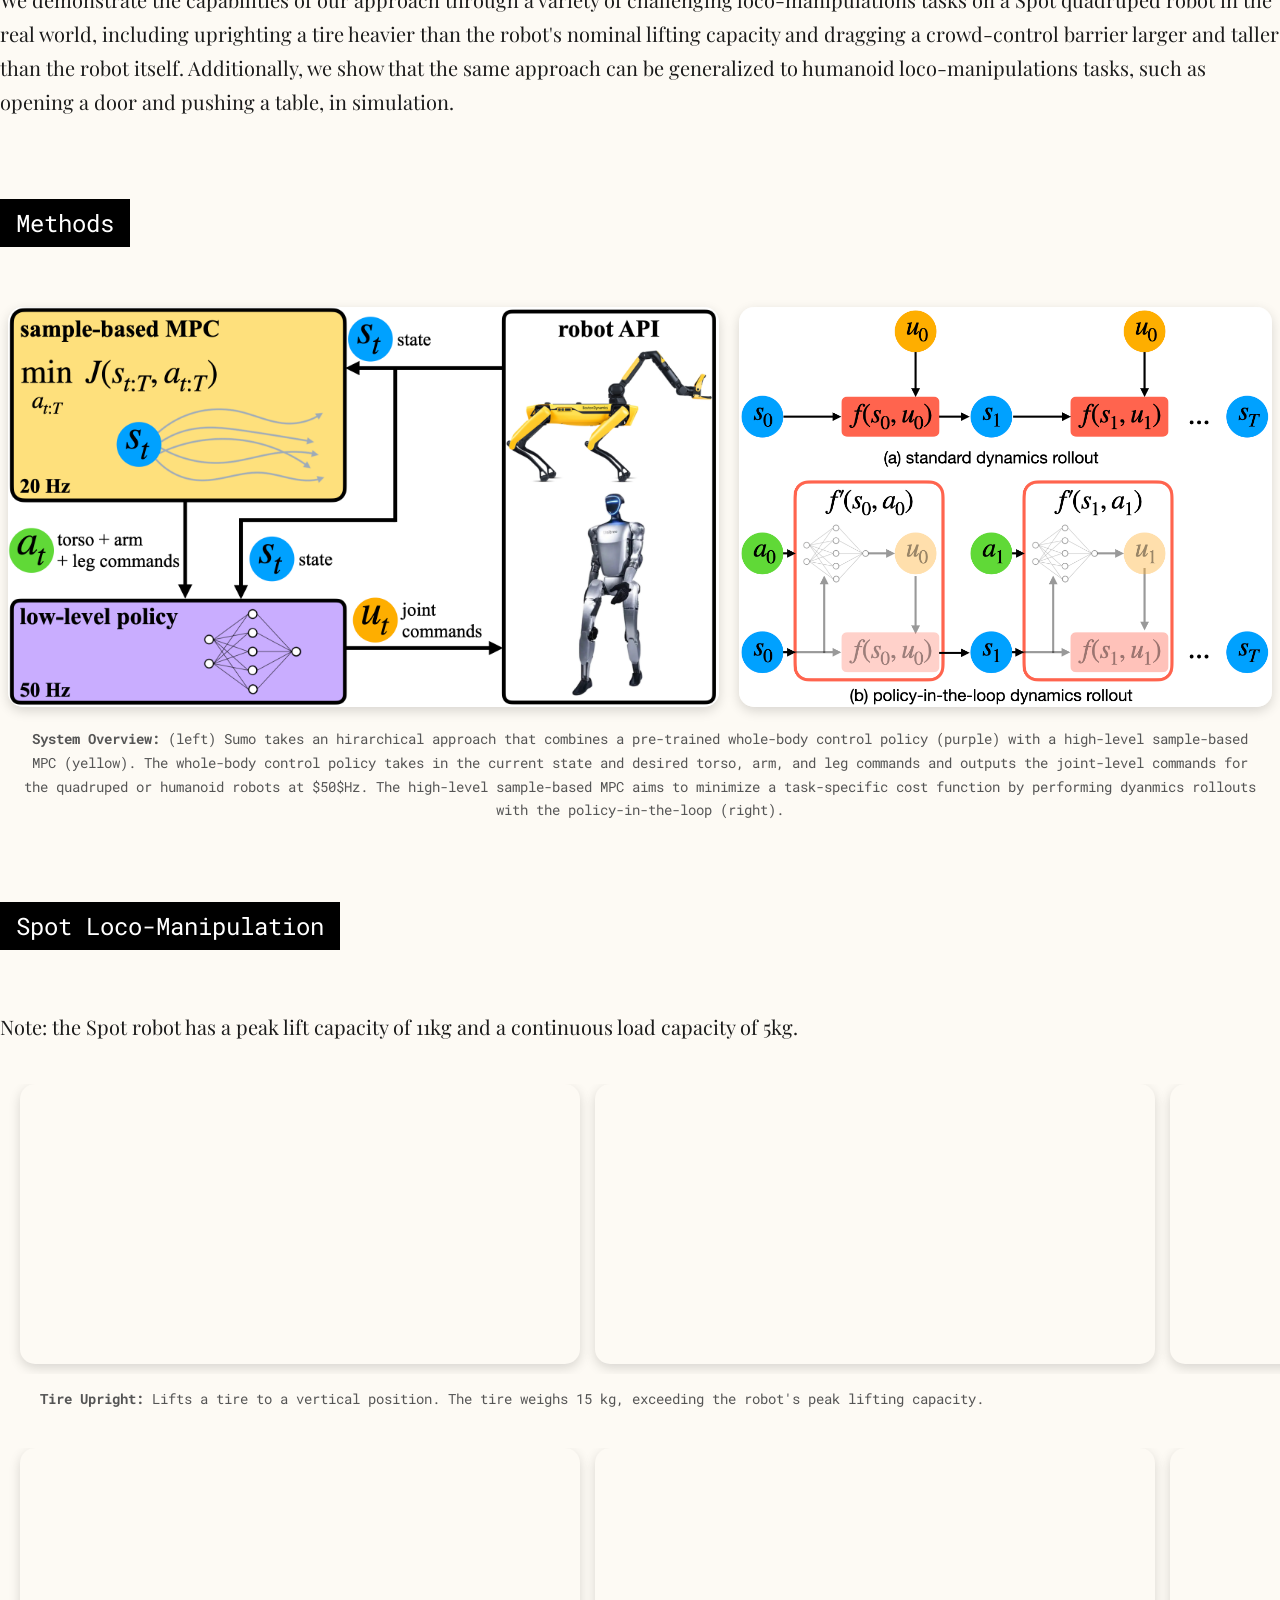
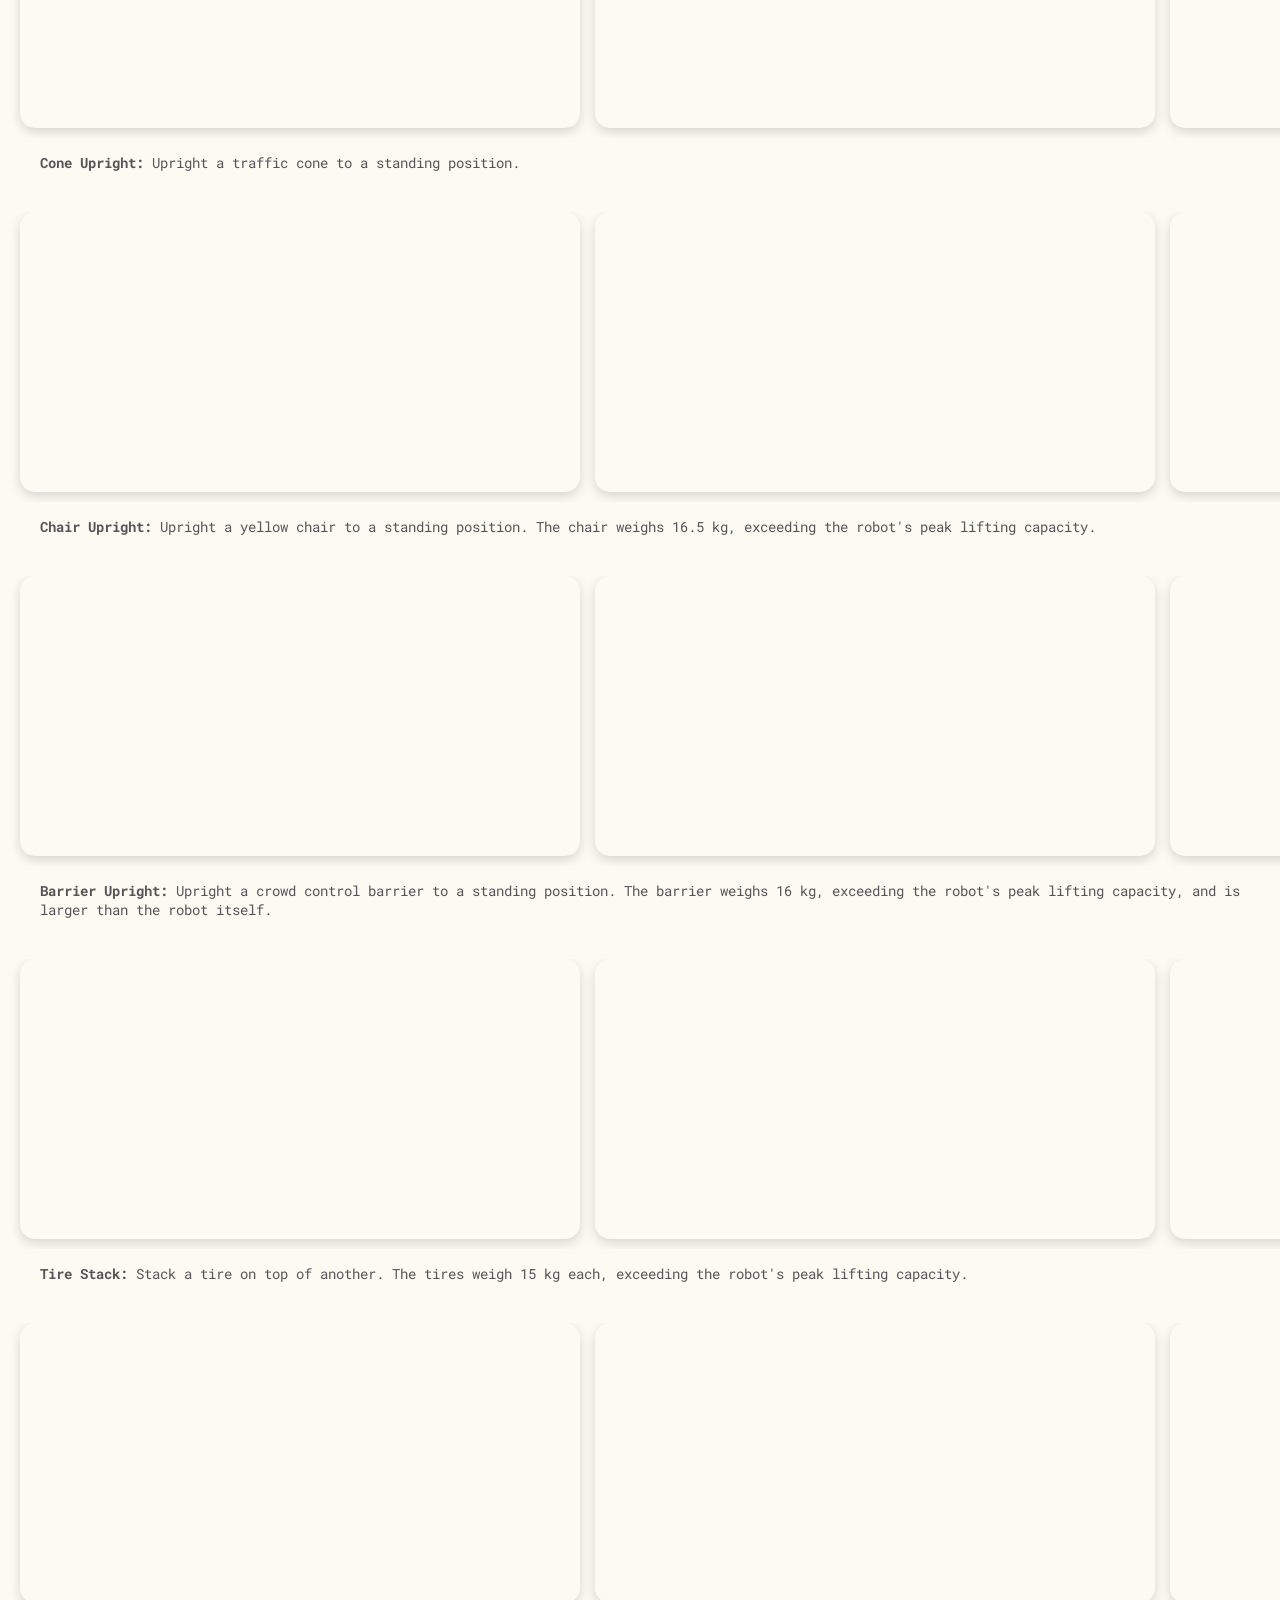
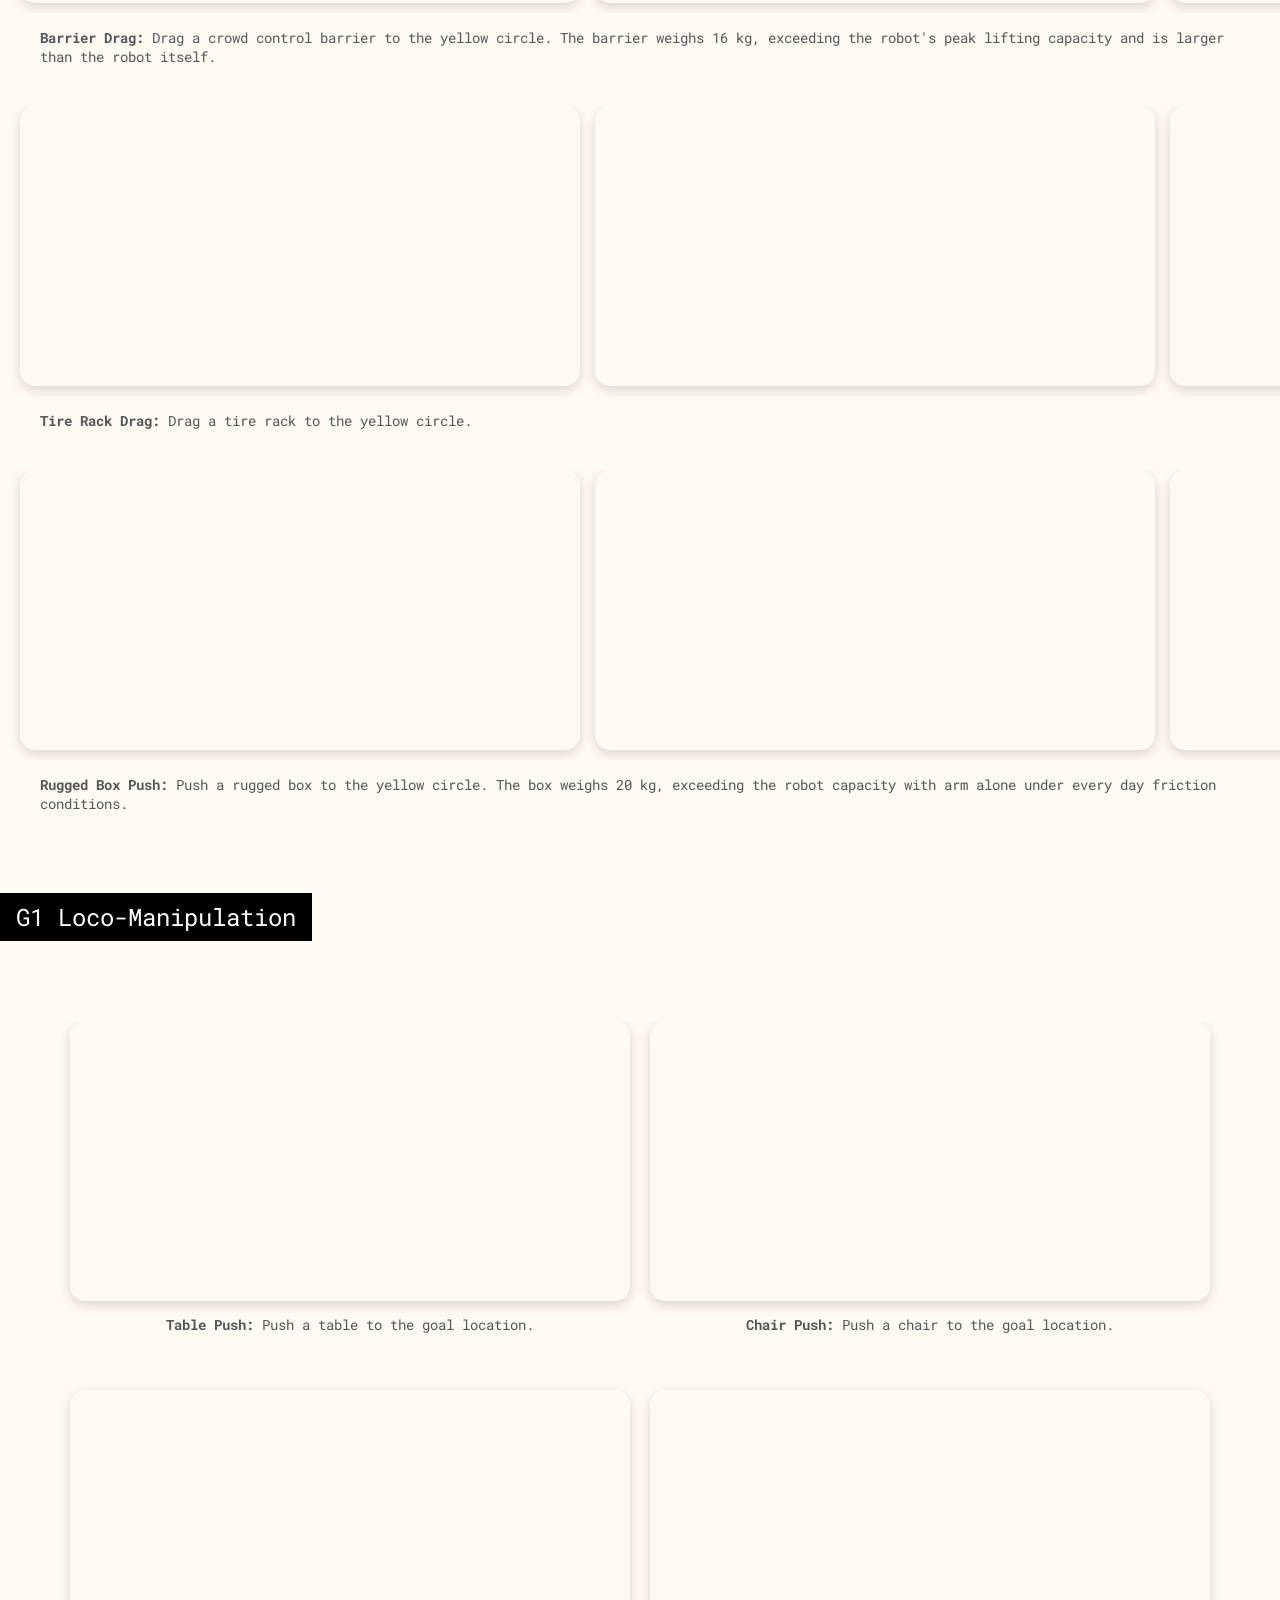
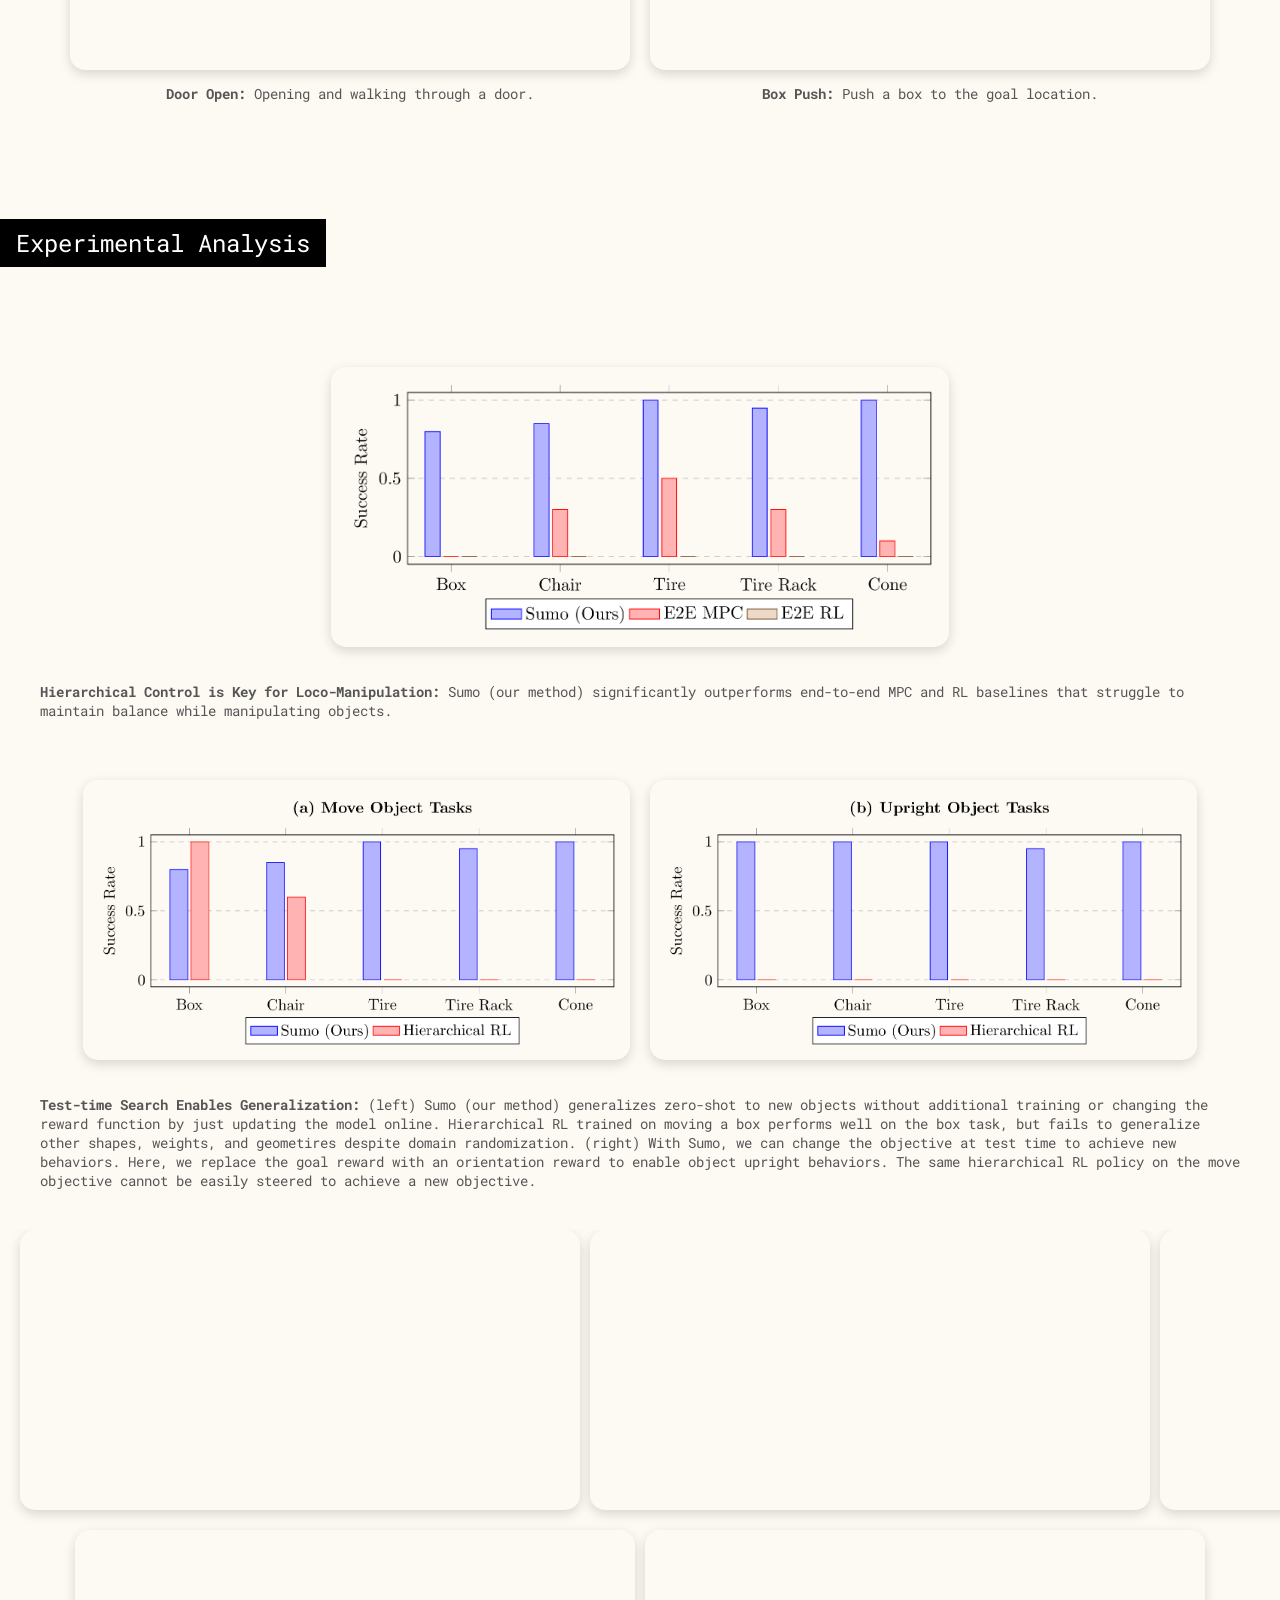
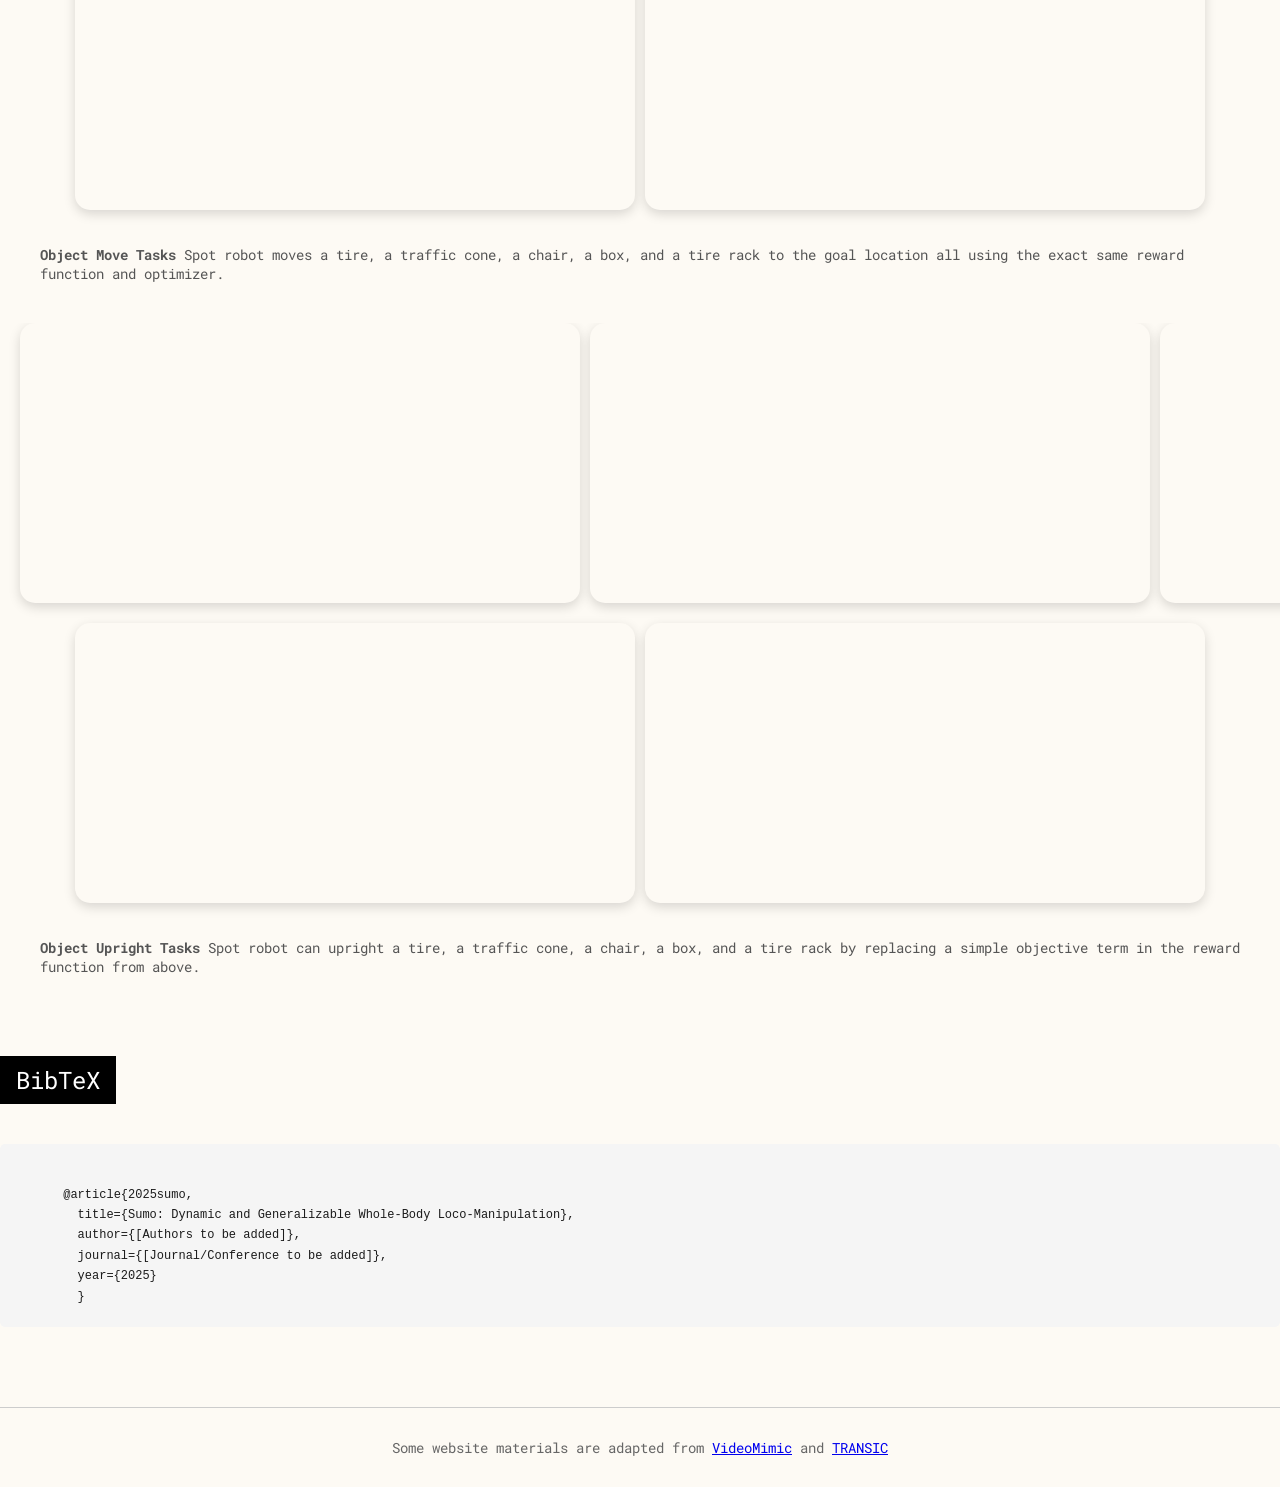
==== commit 1efa0d7c: "Working website setup" ====
--- a/src/index.html
+++ b/src/index.html
@@ -69,8 +69,8 @@
       
       <div class="quick-links">
         <a href="#" target="_blank">[arXiv (coming soon)]</a>
-        <a href="#" target="_blank">[summary video HD (assets/large_videos/summary video.mp4)]</a>
-        <a href="#" target="_blank">[demo video HD (assets/large_videos/demo demo.mp4)]</a>
+        <a href="assets/large_videos/summary_balanced.mp4" target="_blank">[summary video HD]</a>
+        <a href="assets/large_videos/sumo_demo_balanced.mp4" target="_blank">[demo video HD]</a>
         <a href="#" target="_blank">[code (coming soon)]</a>
       </div>
 
